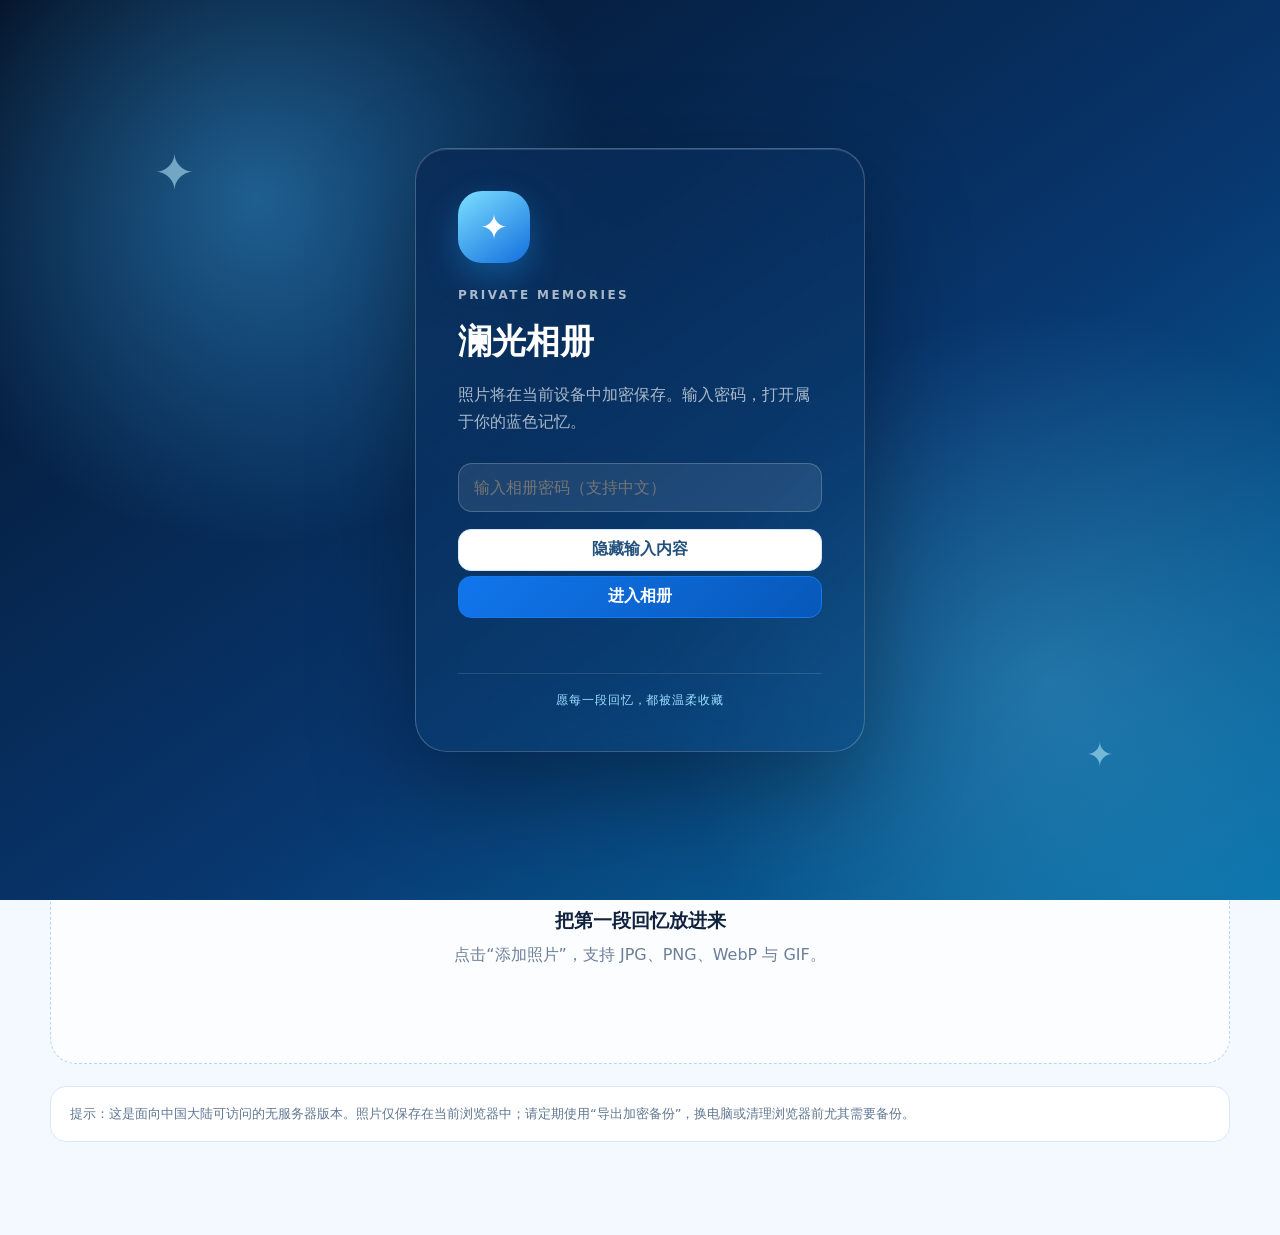
==== album/index.html @ 4f29a243 "重做蓝色诗意文案与俏皮鲸鱼动效" ====
<!doctype html>
<html lang="zh-CN">
<head>
  <meta charset="utf-8">
  <meta name="viewport" content="width=device-width,initial-scale=1">
  <meta name="theme-color" content="#07182f">
  <title>澜光相册 · 白星空间</title>
  <style>
    :root{--navy:#07182f;--blue:#1477ff;--cyan:#78dcff;--paper:#f4f9ff;--ink:#11223e;--muted:#6d7f98;--line:#d8e8f8;--white:#fff;--danger:#d94b66;--shadow:0 20px 55px rgba(12,61,118,.13)}*{box-sizing:border-box}body{margin:0;color:var(--ink);background:var(--paper);font-family:"Microsoft YaHei UI","PingFang SC",system-ui,sans-serif}button,input,select{font:inherit}button{cursor:pointer}.hidden{display:none!important}.topbar{position:sticky;top:0;z-index:20;display:flex;align-items:center;justify-content:space-between;gap:16px;padding:16px max(22px,calc((100% - 1180px)/2));border-bottom:1px solid rgba(216,232,248,.85);background:rgba(244,249,255,.88);backdrop-filter:blur(18px)}.brand{display:flex;align-items:center;gap:11px;color:var(--navy);font-weight:900}.brand i{display:grid;place-items:center;width:39px;height:39px;border-radius:13px;color:#fff;background:linear-gradient(145deg,#76dcff,#126ce0 70%,#093d86);font-style:normal}.top-actions,.album-tabs,.hero-actions{display:flex;flex-wrap:wrap;gap:9px}.btn{min-height:42px;padding:0 15px;border:1px solid var(--line);border-radius:13px;color:#24517d;background:#fff;font-weight:750}.btn:hover{border-color:#8fc9ff;transform:translateY(-1px)}.btn.primary{color:#fff;border-color:#1678e9;background:linear-gradient(135deg,#1176ed,#0758b9)}.btn.danger{color:var(--danger)}.shell{width:min(1180px,calc(100% - 34px));margin:auto}.hero{position:relative;overflow:hidden;margin-top:28px;padding:54px;border-radius:31px;color:#fff;background:radial-gradient(circle at 80% 18%,rgba(104,220,255,.33),transparent 28%),linear-gradient(135deg,#06152e,#0a3976 64%,#0877bc);box-shadow:var(--shadow)}.hero:after{content:"";position:absolute;right:-70px;bottom:-125px;width:330px;height:330px;border:42px solid rgba(255,255,255,.07);border-radius:50%}.eyebrow{margin:0 0 13px;color:#9be7ff;font-size:12px;font-weight:800;letter-spacing:.2em}.hero h1{margin:0;font-size:clamp(38px,6vw,68px);letter-spacing:-.055em}.hero p{max-width:590px;margin:18px 0 27px;color:rgba(255,255,255,.72);line-height:1.8}.hero-actions{position:relative;z-index:1}.hero .btn{border-color:rgba(255,255,255,.23);color:#fff;background:rgba(255,255,255,.09)}.hero .btn.primary{color:#0a457e;background:#fff}.section{padding:45px 0 80px}.section-head{display:flex;align-items:end;justify-content:space-between;gap:24px;margin-bottom:22px}.section-head h2{margin:0;font-size:32px}.section-head p{margin:7px 0 0;color:var(--muted)}.album-tabs{margin:18px 0}.tab{padding:9px 14px;border:1px solid var(--line);border-radius:999px;color:#4b6685;background:#fff}.tab.active{color:#fff;border-color:#1677ea;background:#1677ea}.empty{display:grid;place-items:center;min-height:330px;padding:38px;border:1px dashed #b9d7f3;border-radius:26px;text-align:center;background:rgba(255,255,255,.65)}.empty-icon{font-size:55px}.empty h3{margin:15px 0 7px}.empty p{margin:0;color:var(--muted);line-height:1.7}.grid{display:grid;grid-template-columns:repeat(4,minmax(0,1fr));gap:15px}.photo{position:relative;aspect-ratio:1;overflow:hidden;border-radius:20px;background:#dcecff;box-shadow:0 8px 24px rgba(23,78,137,.08)}.photo img{width:100%;height:100%;object-fit:cover;transition:.28s}.photo:hover img{transform:scale(1.035)}.photo-info{position:absolute;inset:auto 0 0;padding:34px 13px 12px;color:#fff;background:linear-gradient(transparent,rgba(2,20,48,.75));font-size:12px;opacity:0;transition:.2s}.photo:hover .photo-info{opacity:1}.photo-delete{position:absolute;top:9px;right:9px;width:34px;height:34px;border:0;border-radius:11px;color:#fff;background:rgba(4,25,57,.6);backdrop-filter:blur(8px);opacity:0}.photo:hover .photo-delete{opacity:1}.gate{position:fixed;inset:0;z-index:100;display:grid;place-items:center;padding:22px;background:radial-gradient(circle at 70% 20%,#176dba,#07182f 58%)}.gate-card{width:min(430px,100%);padding:38px;border:1px solid rgba(255,255,255,.15);border-radius:29px;color:#fff;background:rgba(6,30,67,.72);box-shadow:0 30px 80px rgba(0,0,0,.28);backdrop-filter:blur(20px)}.gate-star{display:grid;place-items:center;width:68px;height:68px;margin-bottom:22px;border-radius:22px;background:linear-gradient(145deg,#7ce0ff,#126ede);font-size:34px}.gate h1{margin:0 0 10px;font-size:34px}.gate p{color:rgba(255,255,255,.66);line-height:1.7}.field{width:100%;height:49px;margin:12px 0;padding:0 15px;border:1px solid rgba(255,255,255,.2);border-radius:14px;color:#fff;outline:0;background:rgba(255,255,255,.09)}.field:focus{border-color:#76d8ff}.gate .btn{width:100%;margin-top:5px}.message{min-height:20px;color:#ffb9c6;font-size:13px}.modal{position:fixed;inset:0;z-index:80;display:grid;place-items:center;padding:20px;background:rgba(3,18,40,.78);backdrop-filter:blur(10px)}.modal img{max-width:min(1100px,94vw);max-height:84vh;border-radius:18px;box-shadow:0 30px 90px rgba(0,0,0,.4)}.modal-close{position:fixed;top:22px;right:25px;width:45px;height:45px;border:1px solid rgba(255,255,255,.25);border-radius:15px;color:#fff;background:rgba(255,255,255,.1);font-size:24px}.toast{position:fixed;left:50%;bottom:25px;z-index:120;transform:translate(-50%,20px);padding:12px 17px;border-radius:12px;color:#fff;background:#082852;opacity:0;pointer-events:none;transition:.22s}.toast.show{transform:translate(-50%,0);opacity:1}.note{margin-top:22px;padding:16px 19px;border:1px solid #d9e9f8;border-radius:16px;color:#607792;background:#fff;font-size:13px;line-height:1.7}@media(max-width:900px){.grid{grid-template-columns:repeat(3,1fr)}}@media(max-width:650px){.topbar{align-items:flex-start}.top-actions .btn:not(.primary){display:none}.hero{padding:38px 25px}.section-head{align-items:start;flex-direction:column}.grid{grid-template-columns:repeat(2,1fr);gap:9px}.photo{border-radius:14px}.photo-delete{opacity:1}.gate-card{padding:29px}}
    .gate{overflow:hidden;background:radial-gradient(circle at 20% 22%,rgba(65,184,255,.42),transparent 28%),radial-gradient(circle at 82% 76%,rgba(114,220,255,.24),transparent 30%),linear-gradient(145deg,#041126,#08376f 58%,#0872aa)}.gate:before,.gate:after{content:"✦";position:absolute;color:rgba(190,241,255,.55);font-size:50px;animation:floatStar 4s ease-in-out infinite alternate}.gate:before{left:12%;top:16%}.gate:after{right:13%;bottom:14%;font-size:33px;animation-delay:-2s}.gate-card{position:relative;width:min(450px,100%);padding:42px;border-color:rgba(255,255,255,.22);border-radius:32px;background:linear-gradient(145deg,rgba(8,39,83,.82),rgba(11,74,129,.58));box-shadow:0 35px 100px rgba(0,0,0,.34),inset 0 1px 0 rgba(255,255,255,.14)}.gate-card:after{content:"愿每一段回忆，都被温柔收藏";display:block;margin-top:22px;padding-top:18px;border-top:1px solid rgba(255,255,255,.12);color:#9ddfff;text-align:center;font-size:12px;letter-spacing:.08em}.gate-star{width:72px;height:72px;border-radius:24px;box-shadow:0 13px 32px rgba(30,153,239,.34);animation:starBreathe 2.8s ease-in-out infinite}.cute-alert{position:fixed;left:50%;top:50%;z-index:140;width:min(360px,calc(100% - 38px));padding:27px 25px;border:1px solid #b8e5ff;border-radius:25px;color:#244f78;background:linear-gradient(145deg,#fff,#eaf7ff);box-shadow:0 28px 90px rgba(0,27,69,.38);text-align:center;opacity:0;pointer-events:none}.cute-alert.show{animation:cutePop 2.3s ease both}.cute-face{font-size:43px}.cute-alert strong{display:block;margin:8px 0 5px;color:#1768b4;font-size:20px}.cute-alert span{color:#7792aa;font-size:13px}@keyframes cutePop{0%{opacity:0;transform:translate(-50%,-50%) scale(.65) rotate(-5deg)}12%{opacity:1;transform:translate(-50%,-50%) scale(1.06) rotate(3deg)}20%,75%{opacity:1;transform:translate(-50%,-50%) scale(1)}82%{transform:translate(-52%,-50%) rotate(-2deg)}87%{transform:translate(-48%,-50%) rotate(2deg)}100%{opacity:0;transform:translate(-50%,-55%) scale(.92)}}@keyframes floatStar{to{transform:translateY(-18px) rotate(15deg);opacity:.9}}@keyframes starBreathe{50%{transform:translateY(-5px) scale(1.06);filter:brightness(1.15)}}
  </style>
<style id="poetic-hero-style">.poetic-hero{display:grid;grid-template-columns:1.05fr .95fr;align-items:center;min-height:500px;padding:68px 70px;background:radial-gradient(circle at 79% 22%,rgba(151,232,255,.22),transparent 23%),radial-gradient(circle at 88% 94%,rgba(28,166,225,.28),transparent 35%),linear-gradient(132deg,#06142d 0%,#0a3268 52%,#087bb1 100%)}.poetic-copy{position:relative;z-index:5}.poetic-hero .eyebrow{color:#a8eaff;letter-spacing:.27em}.poetic-hero h1{margin-top:18px;font-family:STSong,"华文宋体","Songti SC",serif;font-size:clamp(52px,6.2vw,78px);font-weight:600;line-height:1.13;letter-spacing:-.035em}.poetic-hero h1 em{color:#d8f6ff;font-style:normal;text-shadow:0 0 34px rgba(123,221,255,.25)}.poetic-line{margin:27px 0 0!important;color:rgba(235,248,255,.72)!important;font-family:STSong,"华文宋体",serif;font-size:17px!important;line-height:2!important}.poetic-line span{color:#9eddf5}.poetic-hero .hero-actions{margin-top:34px}.whale-scene{position:relative;z-index:3;min-height:370px}.sea-moon{position:absolute;left:52%;top:48%;width:300px;height:300px;transform:translate(-50%,-50%);border:1px solid rgba(190,238,255,.22);border-radius:50%;background:radial-gradient(circle,rgba(146,228,255,.18),rgba(43,145,220,.09) 48%,transparent 69%);animation:moonBreath 4.5s ease-in-out infinite}.whale{position:absolute;left:50%;top:48%;width:230px;height:145px;transform:translate(-50%,-50%);border:1px solid rgba(207,246,255,.45);border-radius:58% 55% 48% 52%;background:radial-gradient(circle at 36% 27%,#c9f7ff 0,#6dd7f5 24%,#2598df 55%,#0962b5 100%);box-shadow:0 25px 60px rgba(0,33,92,.32),inset -22px -25px 40px rgba(4,57,137,.18);animation:whaleFloat 4s ease-in-out infinite}.whale:after{content:"";position:absolute;left:16px;bottom:-15px;width:150px;height:37px;border-radius:50%;background:rgba(7,74,146,.38);filter:blur(14px)}.whale-eye{position:absolute;left:54px;top:51px;width:8px;height:10px;border-radius:50%;background:#07457f;animation:whaleBlink 4.6s infinite}.whale-cheek{position:absolute;left:34px;top:72px;width:23px;height:10px;border-radius:50%;background:rgba(255,185,211,.55)}.whale-smile{position:absolute;left:65px;top:67px;width:22px;height:13px;border-bottom:3px solid rgba(255,255,255,.9);border-radius:50%}.whale-fin{position:absolute;left:91px;bottom:-23px;width:77px;height:45px;border-radius:20% 75% 70% 70%;background:#1683cf;box-shadow:inset 0 1px 0 rgba(255,255,255,.25);animation:finWave 2.6s ease-in-out infinite}.whale-tail{position:absolute;right:-52px;width:74px;height:50px;background:linear-gradient(135deg,#46b9eb,#0874c7)}.tail-top{top:20px;border-radius:80% 20% 65% 25%;transform-origin:left bottom}.tail-bottom{bottom:17px;border-radius:25% 65% 20% 80%;transform-origin:left top}.whale-spray{position:absolute;left:96px;top:-55px;color:#bcefff;font-size:28px;letter-spacing:10px;animation:sprayUp 2.8s ease-out infinite}.whale-note{position:absolute;right:1%;bottom:3%;padding:12px 16px;border:1px solid rgba(213,247,255,.45);border-radius:16px 16px 5px 16px;color:#205b87;background:rgba(239,251,255,.91);box-shadow:0 15px 35px rgba(0,35,83,.17);font-size:13px;font-weight:700;animation:noteBob 3.8s ease-in-out infinite}.whale-note b{color:#1594dc}.bubble{position:absolute;border:1px solid rgba(200,245,255,.66);border-radius:50%;animation:bubbleRise 4.5s ease-in infinite}.b1{left:19%;bottom:14%;width:13px;height:13px}.b2{left:28%;bottom:2%;width:7px;height:7px;animation-delay:-1.8s}.b3{right:15%;bottom:28%;width:17px;height:17px;animation-delay:-2.7s}.b4{right:28%;bottom:4%;width:9px;height:9px;animation-delay:-.8s}.sea-lines{position:absolute;left:15%;right:7%;bottom:4%;display:grid;gap:9px;opacity:.35}.sea-lines span{height:1px;background:linear-gradient(90deg,transparent,#aeeaff,transparent);animation:waveGlow 3s ease-in-out infinite}.sea-lines span:nth-child(2){width:78%;margin-left:10%;animation-delay:-1s}.sea-lines span:nth-child(3){width:58%;margin-left:21%;animation-delay:-2s}.poetic-stars i{position:absolute;color:#bdeeff;font-style:normal;text-shadow:0 0 10px #73d9ff;animation:starTwinkle 3.2s ease-in-out infinite}.poetic-stars i:nth-child(1){left:47%;top:13%}.poetic-stars i:nth-child(2){left:66%;top:8%;animation-delay:-1s}.poetic-stars i:nth-child(3){right:6%;top:22%;animation-delay:-2.1s}.poetic-stars i:nth-child(4){left:41%;bottom:13%;animation-delay:-.6s}.poetic-stars i:nth-child(5){right:28%;bottom:8%;animation-delay:-1.7s}@keyframes whaleFloat{0%,100%{margin-top:0}50%{margin-top:-12px}}@keyframes moonBreath{0%,100%{opacity:.65;scale:.96}50%{opacity:1;scale:1.05}}@keyframes whaleBlink{0%,45%,52%,100%{transform:scaleY(1)}48%,50%{transform:scaleY(.12)}}@keyframes finWave{0%,100%{translate:0 0}50%{translate:0 5px}}@keyframes sprayUp{0%{opacity:0;transform:translateY(14px)}35%{opacity:1}100%{opacity:0;transform:translateY(-12px)}}@keyframes noteBob{0%,100%{translate:0 0}50%{translate:0 -7px}}@keyframes bubbleRise{0%{opacity:0;translate:0 25px}25%{opacity:.8}100%{opacity:0;translate:0 -70px}}@keyframes waveGlow{50%{opacity:.25;scale:.96 1}}@keyframes starTwinkle{0%,100%{opacity:.2;translate:0 0}50%{opacity:1;translate:0 -8px}}@media(max-width:800px){.poetic-hero{grid-template-columns:1fr;min-height:700px;padding:47px 28px}.poetic-hero h1{font-size:50px}.whale-scene{min-height:310px}.whale{width:190px;height:120px}.whale-tail{right:-43px;width:62px;height:42px}.whale-note{right:0}.poetic-line{font-size:15px!important}}</style></head>
<body>
  <div class="cute-alert" id="cuteAlert"><div class="cute-face">(˶˃ ᵕ ˂˶)</div><strong>不要偷窥人家的隐私哎</strong><span>密码不对哦，再认真想一想 ✦</span></div>
  <section class="gate" id="gate"><div class="gate-card"><div class="gate-star">✦</div><p class="eyebrow">PRIVATE MEMORIES</p><h1>澜光相册</h1><p>照片将在当前设备中加密保存。输入密码，打开属于你的蓝色记忆。</p><input class="field" id="password" type="text" placeholder="输入相册密码（支持中文）" autocomplete="off" inputmode="text"><button class="btn" id="togglePassword" type="button">隐藏输入内容</button><button class="btn primary" id="unlock">进入相册</button><p class="message" id="gateMessage"></p></div></section>
  <header class="topbar"><a class="brand" href="../"><i>星</i><span>澜光相册</span></a><div class="top-actions"><button class="btn" id="exportBtn">导出加密备份</button><button class="btn" id="importBtn">导入备份</button><button class="btn primary" id="addBtn">＋ 添加照片</button><button class="btn danger" id="lockBtn">锁定</button></div></header>
  <main class="shell"><section class="hero poetic-hero"><div class="poetic-copy"><p class="eyebrow">BLUE MEMORY GARDEN</p><h1>把日子，<br><em>收进蓝色里。</em></h1><p class="poetic-line">风会吹远许多事，照片替我们记得。<br><span>愿每一次回望，都有微光回应。</span></p><div class="hero-actions"><button class="btn primary" id="heroAdd">＋ 添加照片</button><button class="btn" id="newAlbum">新建相册</button></div></div><div class="whale-scene" aria-hidden="true"><div class="sea-moon"></div><div class="whale"><span class="whale-eye"></span><span class="whale-cheek"></span><span class="whale-smile"></span><span class="whale-fin"></span><span class="whale-tail tail-top"></span><span class="whale-tail tail-bottom"></span><span class="whale-spray">· ·</span></div><div class="whale-note">替你守好每一片微光 <b>✦</b></div><i class="bubble b1"></i><i class="bubble b2"></i><i class="bubble b3"></i><i class="bubble b4"></i><div class="sea-lines"><span></span><span></span><span></span></div></div><div class="poetic-stars" aria-hidden="true"><i>✦</i><i>·</i><i>✧</i><i>✦</i><i>·</i></div></section>
  <section class="section album-section"><p id="countText" hidden></p><select id="uploadAlbum" hidden></select><div class="album-tabs" id="tabs"></div><div class="empty" id="empty"><div><div class="empty-icon">☁</div><h3>把第一段回忆放进来</h3><p>点击“添加照片”，支持 JPG、PNG、WebP 与 GIF。</p></div></div><div class="grid hidden" id="grid"></div><p class="note">提示：这是面向中国大陆可访问的无服务器版本。照片仅保存在当前浏览器中；请定期使用“导出加密备份”，换电脑或清理浏览器前尤其需要备份。</p></section></main>
  <input id="fileInput" type="file" accept="image/jpeg,image/png,image/webp,image/gif" multiple hidden><input id="backupInput" type="file" accept="application/json,.json" hidden>
  <div class="modal hidden" id="modal"><button class="modal-close" id="modalClose">×</button><img id="preview" alt="照片预览"></div><div class="toast" id="toast"></div>
<script>
const DB_NAME='langlow-local-v1',STORE='photos',META='meta',SALT='langlow-baixing-2026';let db,key,active='all',albums=['生活','风景'];const $=s=>document.querySelector(s),te=new TextEncoder(),td=new TextDecoder();
function toast(t){const e=$('#toast');e.textContent=t;e.classList.add('show');setTimeout(()=>e.classList.remove('show'),1900)}
function openDB(){return new Promise((ok,no)=>{const r=indexedDB.open(DB_NAME,1);r.onupgradeneeded=()=>{const d=r.result;d.createObjectStore(STORE,{keyPath:'id'});d.createObjectStore(META)};r.onsuccess=()=>ok(r.result);r.onerror=()=>no(r.error)})}
function tx(store,mode='readonly'){return db.transaction(store,mode).objectStore(store)}
function req(r){return new Promise((ok,no)=>{r.onsuccess=()=>ok(r.result);r.onerror=()=>no(r.error)})}
async function derive(p){const base=await crypto.subtle.importKey('raw',te.encode(p),'PBKDF2',false,['deriveKey']);return crypto.subtle.deriveKey({name:'PBKDF2',salt:te.encode(SALT),iterations:180000,hash:'SHA-256'},base,{name:'AES-GCM',length:256},false,['encrypt','decrypt'])}
async function verifier(k){const iv=new Uint8Array(12);const c=await crypto.subtle.encrypt({name:'AES-GCM',iv},k,te.encode('澜光相册'));return btoa(String.fromCharCode(...new Uint8Array(c)))}
async function encrypt(buf){const iv=crypto.getRandomValues(new Uint8Array(12)),cipher=await crypto.subtle.encrypt({name:'AES-GCM',iv},key,buf);return{iv:[...iv],cipher:[...new Uint8Array(cipher)]}}
async function decrypt(o){return crypto.subtle.decrypt({name:'AES-GCM',iv:new Uint8Array(o.iv)},key,new Uint8Array(o.cipher))}
async function unlock(){try{db=await openDB();const p=$('#password').value;if(!p)return;const k=await derive(p),v=await verifier(k),expected='XGrdIJfjgg7SsV0S2KE2ogeCtRFwhNhOiIzDLg==';if(v!==expected)throw 0;tx(META,'readwrite').put(v,'verifier');key=k;albums=(await req(tx(META).get('albums')))||albums;$('#gate').classList.add('hidden');await render()}catch{const a=$('#cuteAlert');a.classList.remove('show');void a.offsetWidth;a.classList.add('show');$('#gateMessage').textContent='密码不对哦，再试一次～';$('#password').select()}}
async function allPhotos(){return (await req(tx(STORE).getAll())).sort((a,b)=>b.created-a.created)}
async function render(){const photos=await allPhotos(),shown=active==='all'?photos:photos.filter(p=>p.album===active);$('#tabs').innerHTML=['全部',...albums].map(n=>`<button class="tab ${active===(n==='全部'?'all':n)?'active':''}" data-album="${n==='全部'?'all':n}">${n}</button>`).join('');$('#uploadAlbum').innerHTML=albums.map(a=>`<option>${a}</option>`).join('');$('#countText').textContent=photos.length?`已经珍藏 ${photos.length} 个瞬间`:'从第一张照片开始';$('#empty').classList.toggle('hidden',shown.length>0);$('#grid').classList.toggle('hidden',!shown.length);$('#grid').innerHTML='';for(const p of shown){try{const buf=await decrypt(p.data),url=URL.createObjectURL(new Blob([buf],{type:p.type})),el=document.createElement('article');el.className='photo';el.innerHTML=`<img src="${url}" alt="${p.name}"><div class="photo-info">${p.album} · ${new Date(p.created).toLocaleDateString()}</div><button class="photo-delete" aria-label="删除照片">×</button>`;el.querySelector('img').onclick=()=>{$('#preview').src=url;$('#modal').classList.remove('hidden')};el.querySelector('button').onclick=async e=>{e.stopPropagation();if(confirm('确定删除这张照片吗？')){tx(STORE,'readwrite').delete(p.id);await render()}};$('#grid').append(el)}catch{}}
}
async function addFiles(files){for(const f of files){if(!f.type.startsWith('image/'))continue;const data=await encrypt(await f.arrayBuffer());tx(STORE,'readwrite').put({id:crypto.randomUUID(),name:f.name,type:f.type,album:$('#uploadAlbum').value||albums[0],created:Date.now(),data})}await render();toast('照片已加密保存')}
async function exportBackup(){const photos=await allPhotos(),payload={version:1,albums,photos,verifier:await req(tx(META).get('verifier'))};const a=document.createElement('a');a.href=URL.createObjectURL(new Blob([JSON.stringify(payload)],{type:'application/json'}));a.download=`澜光相册备份-${new Date().toISOString().slice(0,10)}.json`;a.click();toast('加密备份已导出')}
async function importBackup(f){try{const o=JSON.parse(await f.text());if(!Array.isArray(o.photos))throw 0;for(const p of o.photos)tx(STORE,'readwrite').put(p);albums=o.albums||albums;tx(META,'readwrite').put(albums,'albums');await render();toast('备份导入完成')}catch{toast('备份文件无效')}}
$('#unlock').onclick=unlock;$('#password').onkeydown=e=>{if(e.key==='Enter')unlock()};$('#togglePassword').onclick=()=>{const p=$('#password'),hidden=p.type==='password';p.type=hidden?'text':'password';$('#togglePassword').textContent=hidden?'隐藏输入内容':'显示输入内容';p.focus()};$('#addBtn').onclick=$('#heroAdd').onclick=()=>$('#fileInput').click();$('#fileInput').onchange=e=>addFiles(e.target.files);$('#tabs').onclick=e=>{const b=e.target.closest('[data-album]');if(b){active=b.dataset.album;render()}};$('#newAlbum').onclick=async()=>{const n=prompt('请输入新相册名称')?.trim();if(n&&!albums.includes(n)){albums.push(n);tx(META,'readwrite').put(albums,'albums');await render()}};$('#exportBtn').onclick=exportBackup;$('#importBtn').onclick=()=>$('#backupInput').click();$('#backupInput').onchange=e=>importBackup(e.target.files[0]);$('#lockBtn').onclick=()=>location.reload();$('#modalClose').onclick=()=>$('#modal').classList.add('hidden');$('#modal').onclick=e=>{if(e.target.id==='modal')$('#modal').classList.add('hidden')};
</script></body></html>
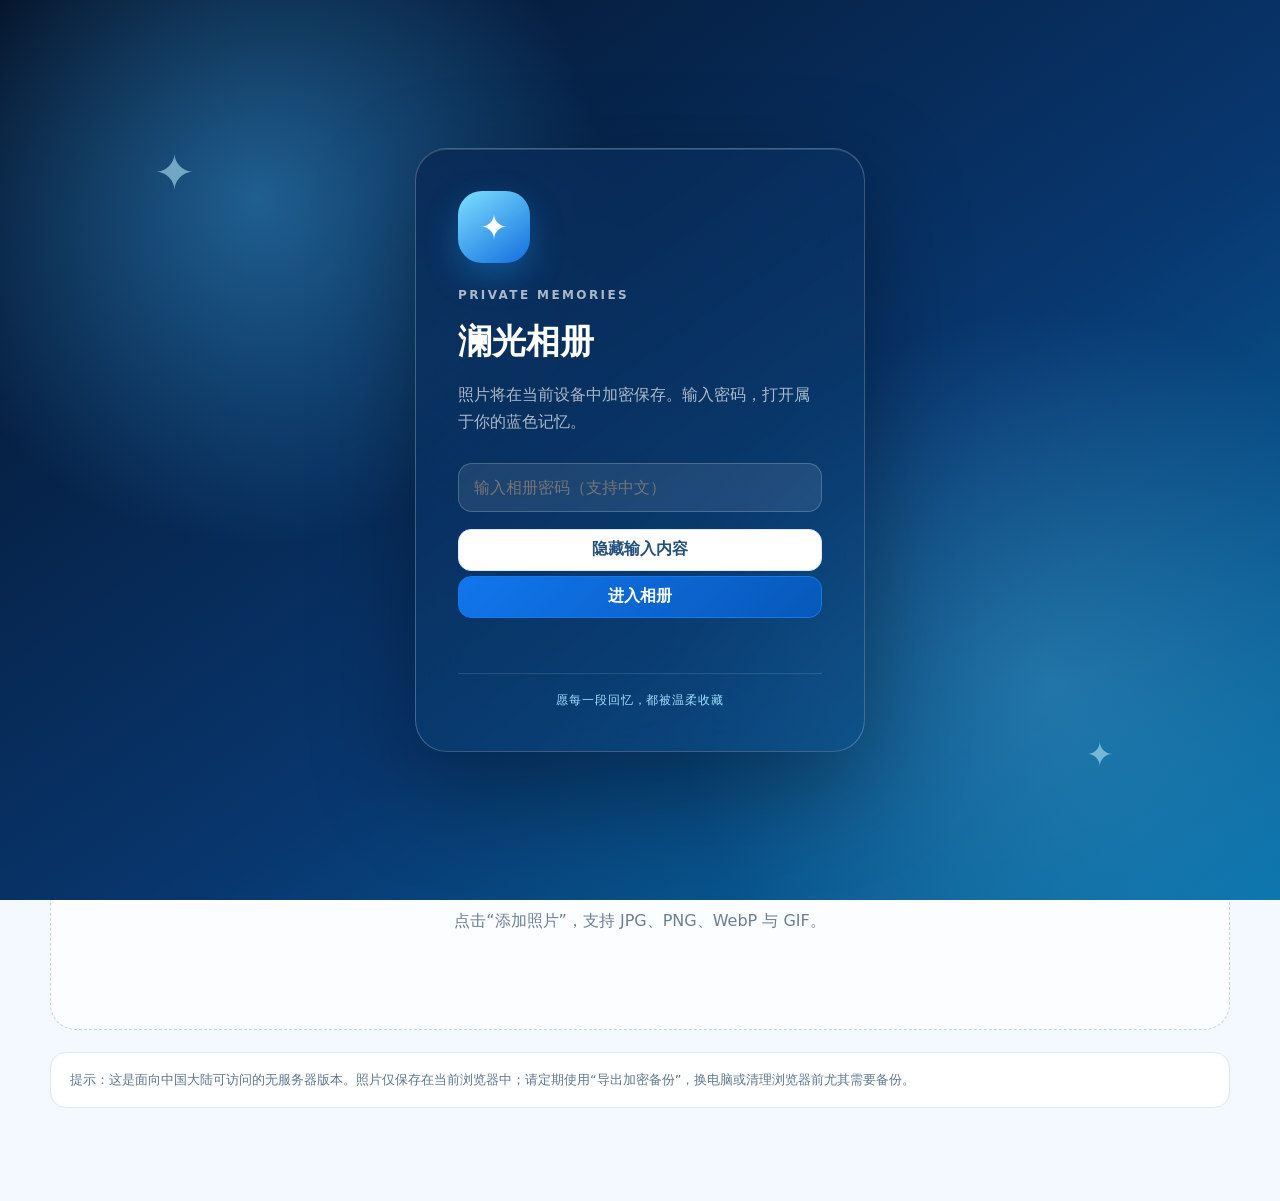
==== commit 0ca8b888: "更新相册首页祝福文字" ====
--- a/album/index.html
+++ b/album/index.html
@@ -14,7 +14,7 @@
   <div class="cute-alert" id="cuteAlert"><div class="cute-face">(˶˃ ᵕ ˂˶)</div><strong>不要偷窥人家的隐私哎</strong><span>密码不对哦，再认真想一想 ✦</span></div>
   <section class="gate" id="gate"><div class="gate-card"><div class="gate-star">✦</div><p class="eyebrow">PRIVATE MEMORIES</p><h1>澜光相册</h1><p>照片将在当前设备中加密保存。输入密码，打开属于你的蓝色记忆。</p><input class="field" id="password" type="text" placeholder="输入相册密码（支持中文）" autocomplete="off" inputmode="text"><button class="btn" id="togglePassword" type="button">隐藏输入内容</button><button class="btn primary" id="unlock">进入相册</button><p class="message" id="gateMessage"></p></div></section>
   <header class="topbar"><a class="brand" href="../"><i>星</i><span>澜光相册</span></a><div class="top-actions"><button class="btn" id="exportBtn">导出加密备份</button><button class="btn" id="importBtn">导入备份</button><button class="btn primary" id="addBtn">＋ 添加照片</button><button class="btn danger" id="lockBtn">锁定</button></div></header>
-  <main class="shell"><section class="hero poetic-hero"><div class="poetic-copy"><p class="eyebrow">BLUE MEMORY GARDEN</p><h1>把日子，<br><em>收进蓝色里。</em></h1><p class="poetic-line">风会吹远许多事，照片替我们记得。<br><span>愿每一次回望，都有微光回应。</span></p><div class="hero-actions"><button class="btn primary" id="heroAdd">＋ 添加照片</button><button class="btn" id="newAlbum">新建相册</button></div></div><div class="whale-scene" aria-hidden="true"><div class="sea-moon"></div><div class="whale"><span class="whale-eye"></span><span class="whale-cheek"></span><span class="whale-smile"></span><span class="whale-fin"></span><span class="whale-tail tail-top"></span><span class="whale-tail tail-bottom"></span><span class="whale-spray">· ·</span></div><div class="whale-note">替你守好每一片微光 <b>✦</b></div><i class="bubble b1"></i><i class="bubble b2"></i><i class="bubble b3"></i><i class="bubble b4"></i><div class="sea-lines"><span></span><span></span><span></span></div></div><div class="poetic-stars" aria-hidden="true"><i>✦</i><i>·</i><i>✧</i><i>✦</i><i>·</i></div></section>
+  <main class="shell"><section class="hero poetic-hero"><div class="poetic-copy"><p class="eyebrow">BLUE MEMORY GARDEN</p><h1>天很蓝<br><em>风很轻 云很淡</em></h1><p class="poetic-line">没烦恼 <span>很幸福✧*｡(ˊᗜˋ*)✧*</span></p><div class="hero-actions"><button class="btn primary" id="heroAdd">＋ 添加照片</button><button class="btn" id="newAlbum">新建相册</button></div></div><div class="whale-scene" aria-hidden="true"><div class="sea-moon"></div><div class="whale"><span class="whale-eye"></span><span class="whale-cheek"></span><span class="whale-smile"></span><span class="whale-fin"></span><span class="whale-tail tail-top"></span><span class="whale-tail tail-bottom"></span><span class="whale-spray">· ·</span></div><div class="whale-note">替你守好每一片微光 <b>✦</b></div><i class="bubble b1"></i><i class="bubble b2"></i><i class="bubble b3"></i><i class="bubble b4"></i><div class="sea-lines"><span></span><span></span><span></span></div></div><div class="poetic-stars" aria-hidden="true"><i>✦</i><i>·</i><i>✧</i><i>✦</i><i>·</i></div></section>
   <section class="section album-section"><p id="countText" hidden></p><select id="uploadAlbum" hidden></select><div class="album-tabs" id="tabs"></div><div class="empty" id="empty"><div><div class="empty-icon">☁</div><h3>把第一段回忆放进来</h3><p>点击“添加照片”，支持 JPG、PNG、WebP 与 GIF。</p></div></div><div class="grid hidden" id="grid"></div><p class="note">提示：这是面向中国大陆可访问的无服务器版本。照片仅保存在当前浏览器中；请定期使用“导出加密备份”，换电脑或清理浏览器前尤其需要备份。</p></section></main>
   <input id="fileInput" type="file" accept="image/jpeg,image/png,image/webp,image/gif" multiple hidden><input id="backupInput" type="file" accept="application/json,.json" hidden>
   <div class="modal hidden" id="modal"><button class="modal-close" id="modalClose">×</button><img id="preview" alt="照片预览"></div><div class="toast" id="toast"></div>
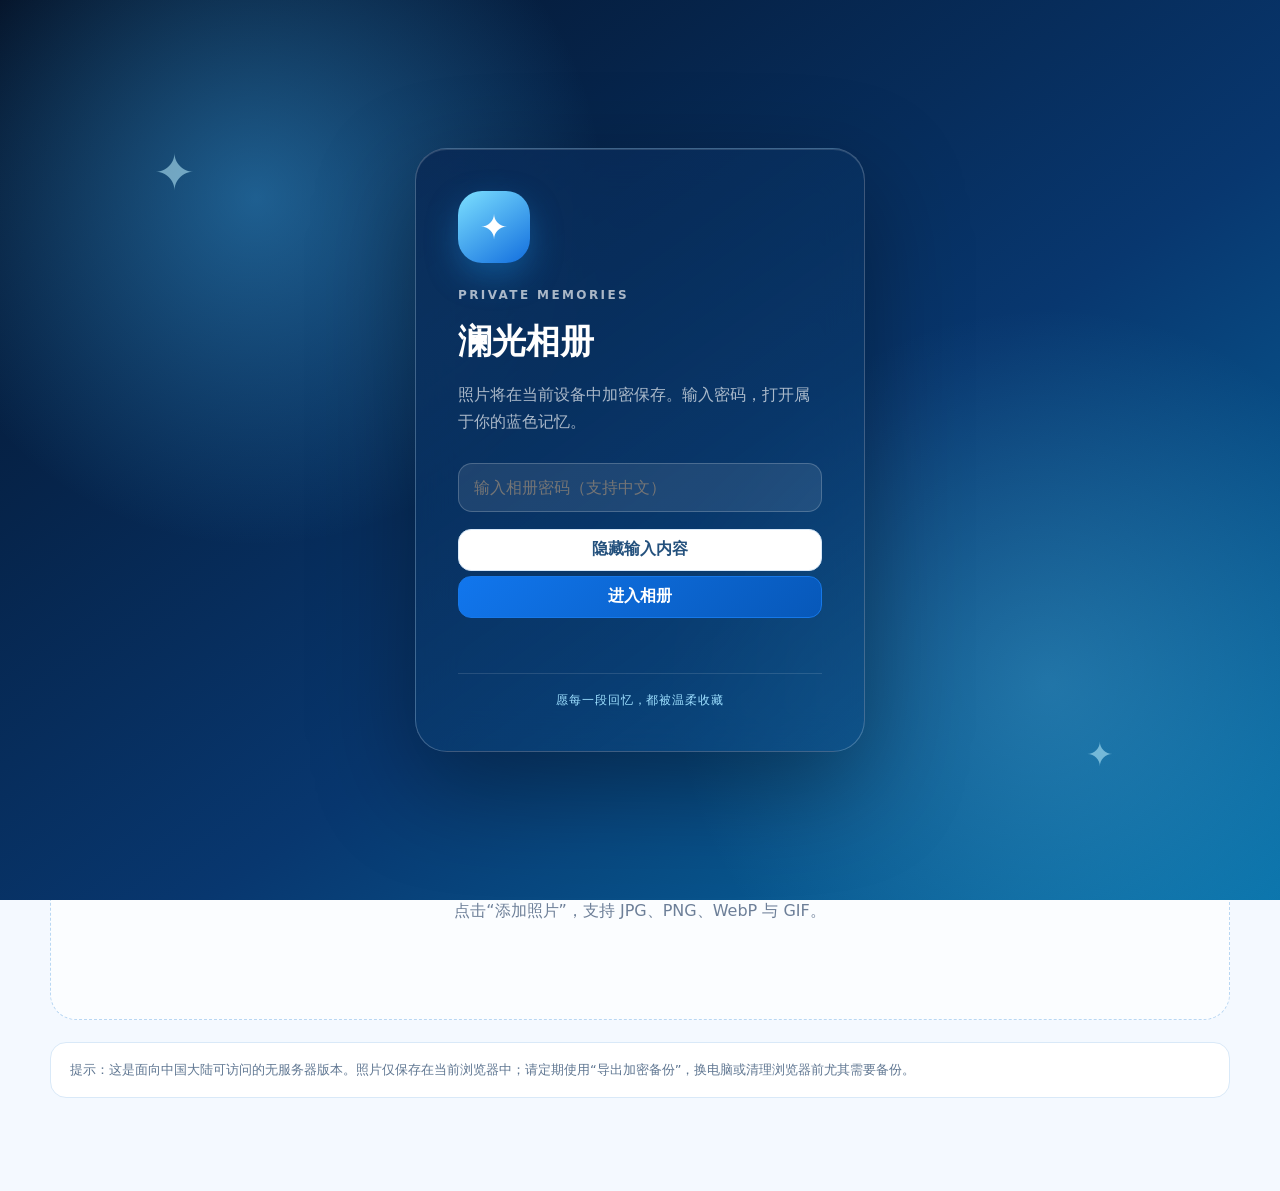
==== commit f1bd71eb: "纠正相册标题文案与左侧居中布局" ====
--- a/album/index.html
+++ b/album/index.html
@@ -9,12 +9,12 @@
     :root{--navy:#07182f;--blue:#1477ff;--cyan:#78dcff;--paper:#f4f9ff;--ink:#11223e;--muted:#6d7f98;--line:#d8e8f8;--white:#fff;--danger:#d94b66;--shadow:0 20px 55px rgba(12,61,118,.13)}*{box-sizing:border-box}body{margin:0;color:var(--ink);background:var(--paper);font-family:"Microsoft YaHei UI","PingFang SC",system-ui,sans-serif}button,input,select{font:inherit}button{cursor:pointer}.hidden{display:none!important}.topbar{position:sticky;top:0;z-index:20;display:flex;align-items:center;justify-content:space-between;gap:16px;padding:16px max(22px,calc((100% - 1180px)/2));border-bottom:1px solid rgba(216,232,248,.85);background:rgba(244,249,255,.88);backdrop-filter:blur(18px)}.brand{display:flex;align-items:center;gap:11px;color:var(--navy);font-weight:900}.brand i{display:grid;place-items:center;width:39px;height:39px;border-radius:13px;color:#fff;background:linear-gradient(145deg,#76dcff,#126ce0 70%,#093d86);font-style:normal}.top-actions,.album-tabs,.hero-actions{display:flex;flex-wrap:wrap;gap:9px}.btn{min-height:42px;padding:0 15px;border:1px solid var(--line);border-radius:13px;color:#24517d;background:#fff;font-weight:750}.btn:hover{border-color:#8fc9ff;transform:translateY(-1px)}.btn.primary{color:#fff;border-color:#1678e9;background:linear-gradient(135deg,#1176ed,#0758b9)}.btn.danger{color:var(--danger)}.shell{width:min(1180px,calc(100% - 34px));margin:auto}.hero{position:relative;overflow:hidden;margin-top:28px;padding:54px;border-radius:31px;color:#fff;background:radial-gradient(circle at 80% 18%,rgba(104,220,255,.33),transparent 28%),linear-gradient(135deg,#06152e,#0a3976 64%,#0877bc);box-shadow:var(--shadow)}.hero:after{content:"";position:absolute;right:-70px;bottom:-125px;width:330px;height:330px;border:42px solid rgba(255,255,255,.07);border-radius:50%}.eyebrow{margin:0 0 13px;color:#9be7ff;font-size:12px;font-weight:800;letter-spacing:.2em}.hero h1{margin:0;font-size:clamp(38px,6vw,68px);letter-spacing:-.055em}.hero p{max-width:590px;margin:18px 0 27px;color:rgba(255,255,255,.72);line-height:1.8}.hero-actions{position:relative;z-index:1}.hero .btn{border-color:rgba(255,255,255,.23);color:#fff;background:rgba(255,255,255,.09)}.hero .btn.primary{color:#0a457e;background:#fff}.section{padding:45px 0 80px}.section-head{display:flex;align-items:end;justify-content:space-between;gap:24px;margin-bottom:22px}.section-head h2{margin:0;font-size:32px}.section-head p{margin:7px 0 0;color:var(--muted)}.album-tabs{margin:18px 0}.tab{padding:9px 14px;border:1px solid var(--line);border-radius:999px;color:#4b6685;background:#fff}.tab.active{color:#fff;border-color:#1677ea;background:#1677ea}.empty{display:grid;place-items:center;min-height:330px;padding:38px;border:1px dashed #b9d7f3;border-radius:26px;text-align:center;background:rgba(255,255,255,.65)}.empty-icon{font-size:55px}.empty h3{margin:15px 0 7px}.empty p{margin:0;color:var(--muted);line-height:1.7}.grid{display:grid;grid-template-columns:repeat(4,minmax(0,1fr));gap:15px}.photo{position:relative;aspect-ratio:1;overflow:hidden;border-radius:20px;background:#dcecff;box-shadow:0 8px 24px rgba(23,78,137,.08)}.photo img{width:100%;height:100%;object-fit:cover;transition:.28s}.photo:hover img{transform:scale(1.035)}.photo-info{position:absolute;inset:auto 0 0;padding:34px 13px 12px;color:#fff;background:linear-gradient(transparent,rgba(2,20,48,.75));font-size:12px;opacity:0;transition:.2s}.photo:hover .photo-info{opacity:1}.photo-delete{position:absolute;top:9px;right:9px;width:34px;height:34px;border:0;border-radius:11px;color:#fff;background:rgba(4,25,57,.6);backdrop-filter:blur(8px);opacity:0}.photo:hover .photo-delete{opacity:1}.gate{position:fixed;inset:0;z-index:100;display:grid;place-items:center;padding:22px;background:radial-gradient(circle at 70% 20%,#176dba,#07182f 58%)}.gate-card{width:min(430px,100%);padding:38px;border:1px solid rgba(255,255,255,.15);border-radius:29px;color:#fff;background:rgba(6,30,67,.72);box-shadow:0 30px 80px rgba(0,0,0,.28);backdrop-filter:blur(20px)}.gate-star{display:grid;place-items:center;width:68px;height:68px;margin-bottom:22px;border-radius:22px;background:linear-gradient(145deg,#7ce0ff,#126ede);font-size:34px}.gate h1{margin:0 0 10px;font-size:34px}.gate p{color:rgba(255,255,255,.66);line-height:1.7}.field{width:100%;height:49px;margin:12px 0;padding:0 15px;border:1px solid rgba(255,255,255,.2);border-radius:14px;color:#fff;outline:0;background:rgba(255,255,255,.09)}.field:focus{border-color:#76d8ff}.gate .btn{width:100%;margin-top:5px}.message{min-height:20px;color:#ffb9c6;font-size:13px}.modal{position:fixed;inset:0;z-index:80;display:grid;place-items:center;padding:20px;background:rgba(3,18,40,.78);backdrop-filter:blur(10px)}.modal img{max-width:min(1100px,94vw);max-height:84vh;border-radius:18px;box-shadow:0 30px 90px rgba(0,0,0,.4)}.modal-close{position:fixed;top:22px;right:25px;width:45px;height:45px;border:1px solid rgba(255,255,255,.25);border-radius:15px;color:#fff;background:rgba(255,255,255,.1);font-size:24px}.toast{position:fixed;left:50%;bottom:25px;z-index:120;transform:translate(-50%,20px);padding:12px 17px;border-radius:12px;color:#fff;background:#082852;opacity:0;pointer-events:none;transition:.22s}.toast.show{transform:translate(-50%,0);opacity:1}.note{margin-top:22px;padding:16px 19px;border:1px solid #d9e9f8;border-radius:16px;color:#607792;background:#fff;font-size:13px;line-height:1.7}@media(max-width:900px){.grid{grid-template-columns:repeat(3,1fr)}}@media(max-width:650px){.topbar{align-items:flex-start}.top-actions .btn:not(.primary){display:none}.hero{padding:38px 25px}.section-head{align-items:start;flex-direction:column}.grid{grid-template-columns:repeat(2,1fr);gap:9px}.photo{border-radius:14px}.photo-delete{opacity:1}.gate-card{padding:29px}}
     .gate{overflow:hidden;background:radial-gradient(circle at 20% 22%,rgba(65,184,255,.42),transparent 28%),radial-gradient(circle at 82% 76%,rgba(114,220,255,.24),transparent 30%),linear-gradient(145deg,#041126,#08376f 58%,#0872aa)}.gate:before,.gate:after{content:"✦";position:absolute;color:rgba(190,241,255,.55);font-size:50px;animation:floatStar 4s ease-in-out infinite alternate}.gate:before{left:12%;top:16%}.gate:after{right:13%;bottom:14%;font-size:33px;animation-delay:-2s}.gate-card{position:relative;width:min(450px,100%);padding:42px;border-color:rgba(255,255,255,.22);border-radius:32px;background:linear-gradient(145deg,rgba(8,39,83,.82),rgba(11,74,129,.58));box-shadow:0 35px 100px rgba(0,0,0,.34),inset 0 1px 0 rgba(255,255,255,.14)}.gate-card:after{content:"愿每一段回忆，都被温柔收藏";display:block;margin-top:22px;padding-top:18px;border-top:1px solid rgba(255,255,255,.12);color:#9ddfff;text-align:center;font-size:12px;letter-spacing:.08em}.gate-star{width:72px;height:72px;border-radius:24px;box-shadow:0 13px 32px rgba(30,153,239,.34);animation:starBreathe 2.8s ease-in-out infinite}.cute-alert{position:fixed;left:50%;top:50%;z-index:140;width:min(360px,calc(100% - 38px));padding:27px 25px;border:1px solid #b8e5ff;border-radius:25px;color:#244f78;background:linear-gradient(145deg,#fff,#eaf7ff);box-shadow:0 28px 90px rgba(0,27,69,.38);text-align:center;opacity:0;pointer-events:none}.cute-alert.show{animation:cutePop 2.3s ease both}.cute-face{font-size:43px}.cute-alert strong{display:block;margin:8px 0 5px;color:#1768b4;font-size:20px}.cute-alert span{color:#7792aa;font-size:13px}@keyframes cutePop{0%{opacity:0;transform:translate(-50%,-50%) scale(.65) rotate(-5deg)}12%{opacity:1;transform:translate(-50%,-50%) scale(1.06) rotate(3deg)}20%,75%{opacity:1;transform:translate(-50%,-50%) scale(1)}82%{transform:translate(-52%,-50%) rotate(-2deg)}87%{transform:translate(-48%,-50%) rotate(2deg)}100%{opacity:0;transform:translate(-50%,-55%) scale(.92)}}@keyframes floatStar{to{transform:translateY(-18px) rotate(15deg);opacity:.9}}@keyframes starBreathe{50%{transform:translateY(-5px) scale(1.06);filter:brightness(1.15)}}
   </style>
-<style id="poetic-hero-style">.poetic-hero{display:grid;grid-template-columns:1.05fr .95fr;align-items:center;min-height:500px;padding:68px 70px;background:radial-gradient(circle at 79% 22%,rgba(151,232,255,.22),transparent 23%),radial-gradient(circle at 88% 94%,rgba(28,166,225,.28),transparent 35%),linear-gradient(132deg,#06142d 0%,#0a3268 52%,#087bb1 100%)}.poetic-copy{position:relative;z-index:5}.poetic-hero .eyebrow{color:#a8eaff;letter-spacing:.27em}.poetic-hero h1{margin-top:18px;font-family:STSong,"华文宋体","Songti SC",serif;font-size:clamp(52px,6.2vw,78px);font-weight:600;line-height:1.13;letter-spacing:-.035em}.poetic-hero h1 em{color:#d8f6ff;font-style:normal;text-shadow:0 0 34px rgba(123,221,255,.25)}.poetic-line{margin:27px 0 0!important;color:rgba(235,248,255,.72)!important;font-family:STSong,"华文宋体",serif;font-size:17px!important;line-height:2!important}.poetic-line span{color:#9eddf5}.poetic-hero .hero-actions{margin-top:34px}.whale-scene{position:relative;z-index:3;min-height:370px}.sea-moon{position:absolute;left:52%;top:48%;width:300px;height:300px;transform:translate(-50%,-50%);border:1px solid rgba(190,238,255,.22);border-radius:50%;background:radial-gradient(circle,rgba(146,228,255,.18),rgba(43,145,220,.09) 48%,transparent 69%);animation:moonBreath 4.5s ease-in-out infinite}.whale{position:absolute;left:50%;top:48%;width:230px;height:145px;transform:translate(-50%,-50%);border:1px solid rgba(207,246,255,.45);border-radius:58% 55% 48% 52%;background:radial-gradient(circle at 36% 27%,#c9f7ff 0,#6dd7f5 24%,#2598df 55%,#0962b5 100%);box-shadow:0 25px 60px rgba(0,33,92,.32),inset -22px -25px 40px rgba(4,57,137,.18);animation:whaleFloat 4s ease-in-out infinite}.whale:after{content:"";position:absolute;left:16px;bottom:-15px;width:150px;height:37px;border-radius:50%;background:rgba(7,74,146,.38);filter:blur(14px)}.whale-eye{position:absolute;left:54px;top:51px;width:8px;height:10px;border-radius:50%;background:#07457f;animation:whaleBlink 4.6s infinite}.whale-cheek{position:absolute;left:34px;top:72px;width:23px;height:10px;border-radius:50%;background:rgba(255,185,211,.55)}.whale-smile{position:absolute;left:65px;top:67px;width:22px;height:13px;border-bottom:3px solid rgba(255,255,255,.9);border-radius:50%}.whale-fin{position:absolute;left:91px;bottom:-23px;width:77px;height:45px;border-radius:20% 75% 70% 70%;background:#1683cf;box-shadow:inset 0 1px 0 rgba(255,255,255,.25);animation:finWave 2.6s ease-in-out infinite}.whale-tail{position:absolute;right:-52px;width:74px;height:50px;background:linear-gradient(135deg,#46b9eb,#0874c7)}.tail-top{top:20px;border-radius:80% 20% 65% 25%;transform-origin:left bottom}.tail-bottom{bottom:17px;border-radius:25% 65% 20% 80%;transform-origin:left top}.whale-spray{position:absolute;left:96px;top:-55px;color:#bcefff;font-size:28px;letter-spacing:10px;animation:sprayUp 2.8s ease-out infinite}.whale-note{position:absolute;right:1%;bottom:3%;padding:12px 16px;border:1px solid rgba(213,247,255,.45);border-radius:16px 16px 5px 16px;color:#205b87;background:rgba(239,251,255,.91);box-shadow:0 15px 35px rgba(0,35,83,.17);font-size:13px;font-weight:700;animation:noteBob 3.8s ease-in-out infinite}.whale-note b{color:#1594dc}.bubble{position:absolute;border:1px solid rgba(200,245,255,.66);border-radius:50%;animation:bubbleRise 4.5s ease-in infinite}.b1{left:19%;bottom:14%;width:13px;height:13px}.b2{left:28%;bottom:2%;width:7px;height:7px;animation-delay:-1.8s}.b3{right:15%;bottom:28%;width:17px;height:17px;animation-delay:-2.7s}.b4{right:28%;bottom:4%;width:9px;height:9px;animation-delay:-.8s}.sea-lines{position:absolute;left:15%;right:7%;bottom:4%;display:grid;gap:9px;opacity:.35}.sea-lines span{height:1px;background:linear-gradient(90deg,transparent,#aeeaff,transparent);animation:waveGlow 3s ease-in-out infinite}.sea-lines span:nth-child(2){width:78%;margin-left:10%;animation-delay:-1s}.sea-lines span:nth-child(3){width:58%;margin-left:21%;animation-delay:-2s}.poetic-stars i{position:absolute;color:#bdeeff;font-style:normal;text-shadow:0 0 10px #73d9ff;animation:starTwinkle 3.2s ease-in-out infinite}.poetic-stars i:nth-child(1){left:47%;top:13%}.poetic-stars i:nth-child(2){left:66%;top:8%;animation-delay:-1s}.poetic-stars i:nth-child(3){right:6%;top:22%;animation-delay:-2.1s}.poetic-stars i:nth-child(4){left:41%;bottom:13%;animation-delay:-.6s}.poetic-stars i:nth-child(5){right:28%;bottom:8%;animation-delay:-1.7s}@keyframes whaleFloat{0%,100%{margin-top:0}50%{margin-top:-12px}}@keyframes moonBreath{0%,100%{opacity:.65;scale:.96}50%{opacity:1;scale:1.05}}@keyframes whaleBlink{0%,45%,52%,100%{transform:scaleY(1)}48%,50%{transform:scaleY(.12)}}@keyframes finWave{0%,100%{translate:0 0}50%{translate:0 5px}}@keyframes sprayUp{0%{opacity:0;transform:translateY(14px)}35%{opacity:1}100%{opacity:0;transform:translateY(-12px)}}@keyframes noteBob{0%,100%{translate:0 0}50%{translate:0 -7px}}@keyframes bubbleRise{0%{opacity:0;translate:0 25px}25%{opacity:.8}100%{opacity:0;translate:0 -70px}}@keyframes waveGlow{50%{opacity:.25;scale:.96 1}}@keyframes starTwinkle{0%,100%{opacity:.2;translate:0 0}50%{opacity:1;translate:0 -8px}}@media(max-width:800px){.poetic-hero{grid-template-columns:1fr;min-height:700px;padding:47px 28px}.poetic-hero h1{font-size:50px}.whale-scene{min-height:310px}.whale{width:190px;height:120px}.whale-tail{right:-43px;width:62px;height:42px}.whale-note{right:0}.poetic-line{font-size:15px!important}}</style></head>
+<style id="poetic-hero-style">.poetic-hero{display:grid;grid-template-columns:1.05fr .95fr;align-items:center;min-height:500px;padding:68px 70px;background:radial-gradient(circle at 79% 22%,rgba(151,232,255,.22),transparent 23%),radial-gradient(circle at 88% 94%,rgba(28,166,225,.28),transparent 35%),linear-gradient(132deg,#06142d 0%,#0a3268 52%,#087bb1 100%)}.poetic-copy{position:relative;z-index:5}.poetic-hero .eyebrow{color:#a8eaff;letter-spacing:.27em}.poetic-hero h1{margin-top:18px;font-family:STSong,"华文宋体","Songti SC",serif;font-size:clamp(52px,6.2vw,78px);font-weight:600;line-height:1.13;letter-spacing:-.035em}.poetic-hero h1 em{color:#d8f6ff;font-style:normal;text-shadow:0 0 34px rgba(123,221,255,.25)}.poetic-line{margin:27px 0 0!important;color:rgba(235,248,255,.72)!important;font-family:STSong,"华文宋体",serif;font-size:17px!important;line-height:2!important}.poetic-line span{color:#9eddf5}.poetic-hero .hero-actions{margin-top:34px}.whale-scene{position:relative;z-index:3;min-height:370px}.sea-moon{position:absolute;left:52%;top:48%;width:300px;height:300px;transform:translate(-50%,-50%);border:1px solid rgba(190,238,255,.22);border-radius:50%;background:radial-gradient(circle,rgba(146,228,255,.18),rgba(43,145,220,.09) 48%,transparent 69%);animation:moonBreath 4.5s ease-in-out infinite}.whale{position:absolute;left:50%;top:48%;width:230px;height:145px;transform:translate(-50%,-50%);border:1px solid rgba(207,246,255,.45);border-radius:58% 55% 48% 52%;background:radial-gradient(circle at 36% 27%,#c9f7ff 0,#6dd7f5 24%,#2598df 55%,#0962b5 100%);box-shadow:0 25px 60px rgba(0,33,92,.32),inset -22px -25px 40px rgba(4,57,137,.18);animation:whaleFloat 4s ease-in-out infinite}.whale:after{content:"";position:absolute;left:16px;bottom:-15px;width:150px;height:37px;border-radius:50%;background:rgba(7,74,146,.38);filter:blur(14px)}.whale-eye{position:absolute;left:54px;top:51px;width:8px;height:10px;border-radius:50%;background:#07457f;animation:whaleBlink 4.6s infinite}.whale-cheek{position:absolute;left:34px;top:72px;width:23px;height:10px;border-radius:50%;background:rgba(255,185,211,.55)}.whale-smile{position:absolute;left:65px;top:67px;width:22px;height:13px;border-bottom:3px solid rgba(255,255,255,.9);border-radius:50%}.whale-fin{position:absolute;left:91px;bottom:-23px;width:77px;height:45px;border-radius:20% 75% 70% 70%;background:#1683cf;box-shadow:inset 0 1px 0 rgba(255,255,255,.25);animation:finWave 2.6s ease-in-out infinite}.whale-tail{position:absolute;right:-52px;width:74px;height:50px;background:linear-gradient(135deg,#46b9eb,#0874c7)}.tail-top{top:20px;border-radius:80% 20% 65% 25%;transform-origin:left bottom}.tail-bottom{bottom:17px;border-radius:25% 65% 20% 80%;transform-origin:left top}.whale-spray{position:absolute;left:96px;top:-55px;color:#bcefff;font-size:28px;letter-spacing:10px;animation:sprayUp 2.8s ease-out infinite}.whale-note{position:absolute;right:1%;bottom:3%;padding:12px 16px;border:1px solid rgba(213,247,255,.45);border-radius:16px 16px 5px 16px;color:#205b87;background:rgba(239,251,255,.91);box-shadow:0 15px 35px rgba(0,35,83,.17);font-size:13px;font-weight:700;animation:noteBob 3.8s ease-in-out infinite}.whale-note b{color:#1594dc}.bubble{position:absolute;border:1px solid rgba(200,245,255,.66);border-radius:50%;animation:bubbleRise 4.5s ease-in infinite}.b1{left:19%;bottom:14%;width:13px;height:13px}.b2{left:28%;bottom:2%;width:7px;height:7px;animation-delay:-1.8s}.b3{right:15%;bottom:28%;width:17px;height:17px;animation-delay:-2.7s}.b4{right:28%;bottom:4%;width:9px;height:9px;animation-delay:-.8s}.sea-lines{position:absolute;left:15%;right:7%;bottom:4%;display:grid;gap:9px;opacity:.35}.sea-lines span{height:1px;background:linear-gradient(90deg,transparent,#aeeaff,transparent);animation:waveGlow 3s ease-in-out infinite}.sea-lines span:nth-child(2){width:78%;margin-left:10%;animation-delay:-1s}.sea-lines span:nth-child(3){width:58%;margin-left:21%;animation-delay:-2s}.poetic-stars i{position:absolute;color:#bdeeff;font-style:normal;text-shadow:0 0 10px #73d9ff;animation:starTwinkle 3.2s ease-in-out infinite}.poetic-stars i:nth-child(1){left:47%;top:13%}.poetic-stars i:nth-child(2){left:66%;top:8%;animation-delay:-1s}.poetic-stars i:nth-child(3){right:6%;top:22%;animation-delay:-2.1s}.poetic-stars i:nth-child(4){left:41%;bottom:13%;animation-delay:-.6s}.poetic-stars i:nth-child(5){right:28%;bottom:8%;animation-delay:-1.7s}@keyframes whaleFloat{0%,100%{margin-top:0}50%{margin-top:-12px}}@keyframes moonBreath{0%,100%{opacity:.65;scale:.96}50%{opacity:1;scale:1.05}}@keyframes whaleBlink{0%,45%,52%,100%{transform:scaleY(1)}48%,50%{transform:scaleY(.12)}}@keyframes finWave{0%,100%{translate:0 0}50%{translate:0 5px}}@keyframes sprayUp{0%{opacity:0;transform:translateY(14px)}35%{opacity:1}100%{opacity:0;transform:translateY(-12px)}}@keyframes noteBob{0%,100%{translate:0 0}50%{translate:0 -7px}}@keyframes bubbleRise{0%{opacity:0;translate:0 25px}25%{opacity:.8}100%{opacity:0;translate:0 -70px}}@keyframes waveGlow{50%{opacity:.25;scale:.96 1}}@keyframes starTwinkle{0%,100%{opacity:.2;translate:0 0}50%{opacity:1;translate:0 -8px}}@media(max-width:800px){.poetic-hero{grid-template-columns:1fr;min-height:700px;padding:47px 28px}.poetic-hero h1{font-size:50px}.whale-scene{min-height:310px}.whale{width:190px;height:120px}.whale-tail{right:-43px;width:62px;height:42px}.whale-note{right:0}.poetic-line{font-size:15px!important}}</style><style id="poetic-copy-fix">.poetic-copy{text-align:center}.poetic-hero h1{font-size:clamp(40px,4.4vw,60px);letter-spacing:-.045em}.poetic-hero h1>span{white-space:nowrap}.poetic-hero .hero-actions{justify-content:center}@media(max-width:800px){.poetic-hero h1{font-size:42px}.poetic-hero h1>span{white-space:normal}}</style></head>
 <body>
   <div class="cute-alert" id="cuteAlert"><div class="cute-face">(˶˃ ᵕ ˂˶)</div><strong>不要偷窥人家的隐私哎</strong><span>密码不对哦，再认真想一想 ✦</span></div>
   <section class="gate" id="gate"><div class="gate-card"><div class="gate-star">✦</div><p class="eyebrow">PRIVATE MEMORIES</p><h1>澜光相册</h1><p>照片将在当前设备中加密保存。输入密码，打开属于你的蓝色记忆。</p><input class="field" id="password" type="text" placeholder="输入相册密码（支持中文）" autocomplete="off" inputmode="text"><button class="btn" id="togglePassword" type="button">隐藏输入内容</button><button class="btn primary" id="unlock">进入相册</button><p class="message" id="gateMessage"></p></div></section>
   <header class="topbar"><a class="brand" href="../"><i>星</i><span>澜光相册</span></a><div class="top-actions"><button class="btn" id="exportBtn">导出加密备份</button><button class="btn" id="importBtn">导入备份</button><button class="btn primary" id="addBtn">＋ 添加照片</button><button class="btn danger" id="lockBtn">锁定</button></div></header>
-  <main class="shell"><section class="hero poetic-hero"><div class="poetic-copy"><p class="eyebrow">BLUE MEMORY GARDEN</p><h1>天很蓝<br><em>风很轻 云很淡</em></h1><p class="poetic-line">没烦恼 <span>很幸福✧*｡(ˊᗜˋ*)✧*</span></p><div class="hero-actions"><button class="btn primary" id="heroAdd">＋ 添加照片</button><button class="btn" id="newAlbum">新建相册</button></div></div><div class="whale-scene" aria-hidden="true"><div class="sea-moon"></div><div class="whale"><span class="whale-eye"></span><span class="whale-cheek"></span><span class="whale-smile"></span><span class="whale-fin"></span><span class="whale-tail tail-top"></span><span class="whale-tail tail-bottom"></span><span class="whale-spray">· ·</span></div><div class="whale-note">替你守好每一片微光 <b>✦</b></div><i class="bubble b1"></i><i class="bubble b2"></i><i class="bubble b3"></i><i class="bubble b4"></i><div class="sea-lines"><span></span><span></span><span></span></div></div><div class="poetic-stars" aria-hidden="true"><i>✦</i><i>·</i><i>✧</i><i>✦</i><i>·</i></div></section>
+  <main class="shell"><section class="hero poetic-hero"><div class="poetic-copy"><p class="eyebrow">BLUE MEMORY GARDEN</p><h1><span>天很蓝，风很轻，云很淡</span><br><em>没烦恼 很幸福✧</em></h1><p class="poetic-line">风会吹远许多事，照片替我们记得<br><span>愿每一次回望，都有微光回应</span></p><div class="hero-actions"><button class="btn primary" id="heroAdd">＋ 添加照片</button><button class="btn" id="newAlbum">新建相册</button></div></div><div class="whale-scene" aria-hidden="true"><div class="sea-moon"></div><div class="whale"><span class="whale-eye"></span><span class="whale-cheek"></span><span class="whale-smile"></span><span class="whale-fin"></span><span class="whale-tail tail-top"></span><span class="whale-tail tail-bottom"></span><span class="whale-spray">· ·</span></div><div class="whale-note">替你守好每一片微光 <b>✦</b></div><i class="bubble b1"></i><i class="bubble b2"></i><i class="bubble b3"></i><i class="bubble b4"></i><div class="sea-lines"><span></span><span></span><span></span></div></div><div class="poetic-stars" aria-hidden="true"><i>✦</i><i>·</i><i>✧</i><i>✦</i><i>·</i></div></section>
   <section class="section album-section"><p id="countText" hidden></p><select id="uploadAlbum" hidden></select><div class="album-tabs" id="tabs"></div><div class="empty" id="empty"><div><div class="empty-icon">☁</div><h3>把第一段回忆放进来</h3><p>点击“添加照片”，支持 JPG、PNG、WebP 与 GIF。</p></div></div><div class="grid hidden" id="grid"></div><p class="note">提示：这是面向中国大陆可访问的无服务器版本。照片仅保存在当前浏览器中；请定期使用“导出加密备份”，换电脑或清理浏览器前尤其需要备份。</p></section></main>
   <input id="fileInput" type="file" accept="image/jpeg,image/png,image/webp,image/gif" multiple hidden><input id="backupInput" type="file" accept="application/json,.json" hidden>
   <div class="modal hidden" id="modal"><button class="modal-close" id="modalClose">×</button><img id="preview" alt="照片预览"></div><div class="toast" id="toast"></div>
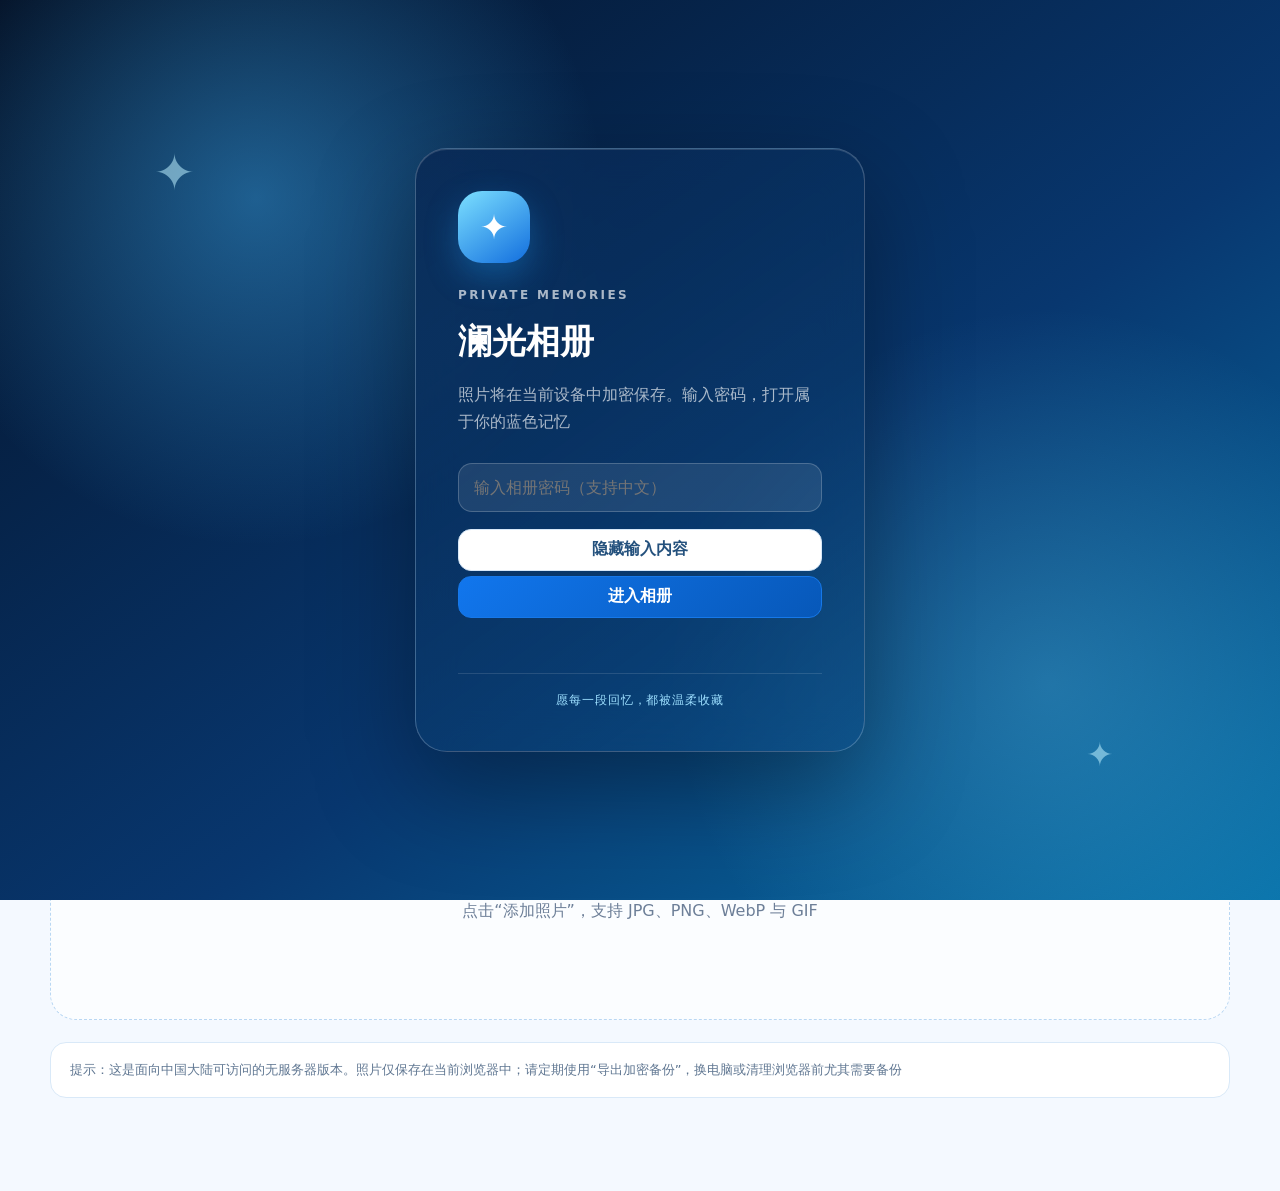
==== commit 246445ec: "Add files via upload" ====
--- a/album/index.html
+++ b/album/index.html
@@ -1,39 +1,39 @@
-<!doctype html>
-<html lang="zh-CN">
-<head>
-  <meta charset="utf-8">
-  <meta name="viewport" content="width=device-width,initial-scale=1">
-  <meta name="theme-color" content="#07182f">
-  <title>澜光相册 · 白星空间</title>
-  <style>
-    :root{--navy:#07182f;--blue:#1477ff;--cyan:#78dcff;--paper:#f4f9ff;--ink:#11223e;--muted:#6d7f98;--line:#d8e8f8;--white:#fff;--danger:#d94b66;--shadow:0 20px 55px rgba(12,61,118,.13)}*{box-sizing:border-box}body{margin:0;color:var(--ink);background:var(--paper);font-family:"Microsoft YaHei UI","PingFang SC",system-ui,sans-serif}button,input,select{font:inherit}button{cursor:pointer}.hidden{display:none!important}.topbar{position:sticky;top:0;z-index:20;display:flex;align-items:center;justify-content:space-between;gap:16px;padding:16px max(22px,calc((100% - 1180px)/2));border-bottom:1px solid rgba(216,232,248,.85);background:rgba(244,249,255,.88);backdrop-filter:blur(18px)}.brand{display:flex;align-items:center;gap:11px;color:var(--navy);font-weight:900}.brand i{display:grid;place-items:center;width:39px;height:39px;border-radius:13px;color:#fff;background:linear-gradient(145deg,#76dcff,#126ce0 70%,#093d86);font-style:normal}.top-actions,.album-tabs,.hero-actions{display:flex;flex-wrap:wrap;gap:9px}.btn{min-height:42px;padding:0 15px;border:1px solid var(--line);border-radius:13px;color:#24517d;background:#fff;font-weight:750}.btn:hover{border-color:#8fc9ff;transform:translateY(-1px)}.btn.primary{color:#fff;border-color:#1678e9;background:linear-gradient(135deg,#1176ed,#0758b9)}.btn.danger{color:var(--danger)}.shell{width:min(1180px,calc(100% - 34px));margin:auto}.hero{position:relative;overflow:hidden;margin-top:28px;padding:54px;border-radius:31px;color:#fff;background:radial-gradient(circle at 80% 18%,rgba(104,220,255,.33),transparent 28%),linear-gradient(135deg,#06152e,#0a3976 64%,#0877bc);box-shadow:var(--shadow)}.hero:after{content:"";position:absolute;right:-70px;bottom:-125px;width:330px;height:330px;border:42px solid rgba(255,255,255,.07);border-radius:50%}.eyebrow{margin:0 0 13px;color:#9be7ff;font-size:12px;font-weight:800;letter-spacing:.2em}.hero h1{margin:0;font-size:clamp(38px,6vw,68px);letter-spacing:-.055em}.hero p{max-width:590px;margin:18px 0 27px;color:rgba(255,255,255,.72);line-height:1.8}.hero-actions{position:relative;z-index:1}.hero .btn{border-color:rgba(255,255,255,.23);color:#fff;background:rgba(255,255,255,.09)}.hero .btn.primary{color:#0a457e;background:#fff}.section{padding:45px 0 80px}.section-head{display:flex;align-items:end;justify-content:space-between;gap:24px;margin-bottom:22px}.section-head h2{margin:0;font-size:32px}.section-head p{margin:7px 0 0;color:var(--muted)}.album-tabs{margin:18px 0}.tab{padding:9px 14px;border:1px solid var(--line);border-radius:999px;color:#4b6685;background:#fff}.tab.active{color:#fff;border-color:#1677ea;background:#1677ea}.empty{display:grid;place-items:center;min-height:330px;padding:38px;border:1px dashed #b9d7f3;border-radius:26px;text-align:center;background:rgba(255,255,255,.65)}.empty-icon{font-size:55px}.empty h3{margin:15px 0 7px}.empty p{margin:0;color:var(--muted);line-height:1.7}.grid{display:grid;grid-template-columns:repeat(4,minmax(0,1fr));gap:15px}.photo{position:relative;aspect-ratio:1;overflow:hidden;border-radius:20px;background:#dcecff;box-shadow:0 8px 24px rgba(23,78,137,.08)}.photo img{width:100%;height:100%;object-fit:cover;transition:.28s}.photo:hover img{transform:scale(1.035)}.photo-info{position:absolute;inset:auto 0 0;padding:34px 13px 12px;color:#fff;background:linear-gradient(transparent,rgba(2,20,48,.75));font-size:12px;opacity:0;transition:.2s}.photo:hover .photo-info{opacity:1}.photo-delete{position:absolute;top:9px;right:9px;width:34px;height:34px;border:0;border-radius:11px;color:#fff;background:rgba(4,25,57,.6);backdrop-filter:blur(8px);opacity:0}.photo:hover .photo-delete{opacity:1}.gate{position:fixed;inset:0;z-index:100;display:grid;place-items:center;padding:22px;background:radial-gradient(circle at 70% 20%,#176dba,#07182f 58%)}.gate-card{width:min(430px,100%);padding:38px;border:1px solid rgba(255,255,255,.15);border-radius:29px;color:#fff;background:rgba(6,30,67,.72);box-shadow:0 30px 80px rgba(0,0,0,.28);backdrop-filter:blur(20px)}.gate-star{display:grid;place-items:center;width:68px;height:68px;margin-bottom:22px;border-radius:22px;background:linear-gradient(145deg,#7ce0ff,#126ede);font-size:34px}.gate h1{margin:0 0 10px;font-size:34px}.gate p{color:rgba(255,255,255,.66);line-height:1.7}.field{width:100%;height:49px;margin:12px 0;padding:0 15px;border:1px solid rgba(255,255,255,.2);border-radius:14px;color:#fff;outline:0;background:rgba(255,255,255,.09)}.field:focus{border-color:#76d8ff}.gate .btn{width:100%;margin-top:5px}.message{min-height:20px;color:#ffb9c6;font-size:13px}.modal{position:fixed;inset:0;z-index:80;display:grid;place-items:center;padding:20px;background:rgba(3,18,40,.78);backdrop-filter:blur(10px)}.modal img{max-width:min(1100px,94vw);max-height:84vh;border-radius:18px;box-shadow:0 30px 90px rgba(0,0,0,.4)}.modal-close{position:fixed;top:22px;right:25px;width:45px;height:45px;border:1px solid rgba(255,255,255,.25);border-radius:15px;color:#fff;background:rgba(255,255,255,.1);font-size:24px}.toast{position:fixed;left:50%;bottom:25px;z-index:120;transform:translate(-50%,20px);padding:12px 17px;border-radius:12px;color:#fff;background:#082852;opacity:0;pointer-events:none;transition:.22s}.toast.show{transform:translate(-50%,0);opacity:1}.note{margin-top:22px;padding:16px 19px;border:1px solid #d9e9f8;border-radius:16px;color:#607792;background:#fff;font-size:13px;line-height:1.7}@media(max-width:900px){.grid{grid-template-columns:repeat(3,1fr)}}@media(max-width:650px){.topbar{align-items:flex-start}.top-actions .btn:not(.primary){display:none}.hero{padding:38px 25px}.section-head{align-items:start;flex-direction:column}.grid{grid-template-columns:repeat(2,1fr);gap:9px}.photo{border-radius:14px}.photo-delete{opacity:1}.gate-card{padding:29px}}
-    .gate{overflow:hidden;background:radial-gradient(circle at 20% 22%,rgba(65,184,255,.42),transparent 28%),radial-gradient(circle at 82% 76%,rgba(114,220,255,.24),transparent 30%),linear-gradient(145deg,#041126,#08376f 58%,#0872aa)}.gate:before,.gate:after{content:"✦";position:absolute;color:rgba(190,241,255,.55);font-size:50px;animation:floatStar 4s ease-in-out infinite alternate}.gate:before{left:12%;top:16%}.gate:after{right:13%;bottom:14%;font-size:33px;animation-delay:-2s}.gate-card{position:relative;width:min(450px,100%);padding:42px;border-color:rgba(255,255,255,.22);border-radius:32px;background:linear-gradient(145deg,rgba(8,39,83,.82),rgba(11,74,129,.58));box-shadow:0 35px 100px rgba(0,0,0,.34),inset 0 1px 0 rgba(255,255,255,.14)}.gate-card:after{content:"愿每一段回忆，都被温柔收藏";display:block;margin-top:22px;padding-top:18px;border-top:1px solid rgba(255,255,255,.12);color:#9ddfff;text-align:center;font-size:12px;letter-spacing:.08em}.gate-star{width:72px;height:72px;border-radius:24px;box-shadow:0 13px 32px rgba(30,153,239,.34);animation:starBreathe 2.8s ease-in-out infinite}.cute-alert{position:fixed;left:50%;top:50%;z-index:140;width:min(360px,calc(100% - 38px));padding:27px 25px;border:1px solid #b8e5ff;border-radius:25px;color:#244f78;background:linear-gradient(145deg,#fff,#eaf7ff);box-shadow:0 28px 90px rgba(0,27,69,.38);text-align:center;opacity:0;pointer-events:none}.cute-alert.show{animation:cutePop 2.3s ease both}.cute-face{font-size:43px}.cute-alert strong{display:block;margin:8px 0 5px;color:#1768b4;font-size:20px}.cute-alert span{color:#7792aa;font-size:13px}@keyframes cutePop{0%{opacity:0;transform:translate(-50%,-50%) scale(.65) rotate(-5deg)}12%{opacity:1;transform:translate(-50%,-50%) scale(1.06) rotate(3deg)}20%,75%{opacity:1;transform:translate(-50%,-50%) scale(1)}82%{transform:translate(-52%,-50%) rotate(-2deg)}87%{transform:translate(-48%,-50%) rotate(2deg)}100%{opacity:0;transform:translate(-50%,-55%) scale(.92)}}@keyframes floatStar{to{transform:translateY(-18px) rotate(15deg);opacity:.9}}@keyframes starBreathe{50%{transform:translateY(-5px) scale(1.06);filter:brightness(1.15)}}
-  </style>
-<style id="poetic-hero-style">.poetic-hero{display:grid;grid-template-columns:1.05fr .95fr;align-items:center;min-height:500px;padding:68px 70px;background:radial-gradient(circle at 79% 22%,rgba(151,232,255,.22),transparent 23%),radial-gradient(circle at 88% 94%,rgba(28,166,225,.28),transparent 35%),linear-gradient(132deg,#06142d 0%,#0a3268 52%,#087bb1 100%)}.poetic-copy{position:relative;z-index:5}.poetic-hero .eyebrow{color:#a8eaff;letter-spacing:.27em}.poetic-hero h1{margin-top:18px;font-family:STSong,"华文宋体","Songti SC",serif;font-size:clamp(52px,6.2vw,78px);font-weight:600;line-height:1.13;letter-spacing:-.035em}.poetic-hero h1 em{color:#d8f6ff;font-style:normal;text-shadow:0 0 34px rgba(123,221,255,.25)}.poetic-line{margin:27px 0 0!important;color:rgba(235,248,255,.72)!important;font-family:STSong,"华文宋体",serif;font-size:17px!important;line-height:2!important}.poetic-line span{color:#9eddf5}.poetic-hero .hero-actions{margin-top:34px}.whale-scene{position:relative;z-index:3;min-height:370px}.sea-moon{position:absolute;left:52%;top:48%;width:300px;height:300px;transform:translate(-50%,-50%);border:1px solid rgba(190,238,255,.22);border-radius:50%;background:radial-gradient(circle,rgba(146,228,255,.18),rgba(43,145,220,.09) 48%,transparent 69%);animation:moonBreath 4.5s ease-in-out infinite}.whale{position:absolute;left:50%;top:48%;width:230px;height:145px;transform:translate(-50%,-50%);border:1px solid rgba(207,246,255,.45);border-radius:58% 55% 48% 52%;background:radial-gradient(circle at 36% 27%,#c9f7ff 0,#6dd7f5 24%,#2598df 55%,#0962b5 100%);box-shadow:0 25px 60px rgba(0,33,92,.32),inset -22px -25px 40px rgba(4,57,137,.18);animation:whaleFloat 4s ease-in-out infinite}.whale:after{content:"";position:absolute;left:16px;bottom:-15px;width:150px;height:37px;border-radius:50%;background:rgba(7,74,146,.38);filter:blur(14px)}.whale-eye{position:absolute;left:54px;top:51px;width:8px;height:10px;border-radius:50%;background:#07457f;animation:whaleBlink 4.6s infinite}.whale-cheek{position:absolute;left:34px;top:72px;width:23px;height:10px;border-radius:50%;background:rgba(255,185,211,.55)}.whale-smile{position:absolute;left:65px;top:67px;width:22px;height:13px;border-bottom:3px solid rgba(255,255,255,.9);border-radius:50%}.whale-fin{position:absolute;left:91px;bottom:-23px;width:77px;height:45px;border-radius:20% 75% 70% 70%;background:#1683cf;box-shadow:inset 0 1px 0 rgba(255,255,255,.25);animation:finWave 2.6s ease-in-out infinite}.whale-tail{position:absolute;right:-52px;width:74px;height:50px;background:linear-gradient(135deg,#46b9eb,#0874c7)}.tail-top{top:20px;border-radius:80% 20% 65% 25%;transform-origin:left bottom}.tail-bottom{bottom:17px;border-radius:25% 65% 20% 80%;transform-origin:left top}.whale-spray{position:absolute;left:96px;top:-55px;color:#bcefff;font-size:28px;letter-spacing:10px;animation:sprayUp 2.8s ease-out infinite}.whale-note{position:absolute;right:1%;bottom:3%;padding:12px 16px;border:1px solid rgba(213,247,255,.45);border-radius:16px 16px 5px 16px;color:#205b87;background:rgba(239,251,255,.91);box-shadow:0 15px 35px rgba(0,35,83,.17);font-size:13px;font-weight:700;animation:noteBob 3.8s ease-in-out infinite}.whale-note b{color:#1594dc}.bubble{position:absolute;border:1px solid rgba(200,245,255,.66);border-radius:50%;animation:bubbleRise 4.5s ease-in infinite}.b1{left:19%;bottom:14%;width:13px;height:13px}.b2{left:28%;bottom:2%;width:7px;height:7px;animation-delay:-1.8s}.b3{right:15%;bottom:28%;width:17px;height:17px;animation-delay:-2.7s}.b4{right:28%;bottom:4%;width:9px;height:9px;animation-delay:-.8s}.sea-lines{position:absolute;left:15%;right:7%;bottom:4%;display:grid;gap:9px;opacity:.35}.sea-lines span{height:1px;background:linear-gradient(90deg,transparent,#aeeaff,transparent);animation:waveGlow 3s ease-in-out infinite}.sea-lines span:nth-child(2){width:78%;margin-left:10%;animation-delay:-1s}.sea-lines span:nth-child(3){width:58%;margin-left:21%;animation-delay:-2s}.poetic-stars i{position:absolute;color:#bdeeff;font-style:normal;text-shadow:0 0 10px #73d9ff;animation:starTwinkle 3.2s ease-in-out infinite}.poetic-stars i:nth-child(1){left:47%;top:13%}.poetic-stars i:nth-child(2){left:66%;top:8%;animation-delay:-1s}.poetic-stars i:nth-child(3){right:6%;top:22%;animation-delay:-2.1s}.poetic-stars i:nth-child(4){left:41%;bottom:13%;animation-delay:-.6s}.poetic-stars i:nth-child(5){right:28%;bottom:8%;animation-delay:-1.7s}@keyframes whaleFloat{0%,100%{margin-top:0}50%{margin-top:-12px}}@keyframes moonBreath{0%,100%{opacity:.65;scale:.96}50%{opacity:1;scale:1.05}}@keyframes whaleBlink{0%,45%,52%,100%{transform:scaleY(1)}48%,50%{transform:scaleY(.12)}}@keyframes finWave{0%,100%{translate:0 0}50%{translate:0 5px}}@keyframes sprayUp{0%{opacity:0;transform:translateY(14px)}35%{opacity:1}100%{opacity:0;transform:translateY(-12px)}}@keyframes noteBob{0%,100%{translate:0 0}50%{translate:0 -7px}}@keyframes bubbleRise{0%{opacity:0;translate:0 25px}25%{opacity:.8}100%{opacity:0;translate:0 -70px}}@keyframes waveGlow{50%{opacity:.25;scale:.96 1}}@keyframes starTwinkle{0%,100%{opacity:.2;translate:0 0}50%{opacity:1;translate:0 -8px}}@media(max-width:800px){.poetic-hero{grid-template-columns:1fr;min-height:700px;padding:47px 28px}.poetic-hero h1{font-size:50px}.whale-scene{min-height:310px}.whale{width:190px;height:120px}.whale-tail{right:-43px;width:62px;height:42px}.whale-note{right:0}.poetic-line{font-size:15px!important}}</style><style id="poetic-copy-fix">.poetic-copy{text-align:center}.poetic-hero h1{font-size:clamp(40px,4.4vw,60px);letter-spacing:-.045em}.poetic-hero h1>span{white-space:nowrap}.poetic-hero .hero-actions{justify-content:center}@media(max-width:800px){.poetic-hero h1{font-size:42px}.poetic-hero h1>span{white-space:normal}}</style></head>
-<body>
-  <div class="cute-alert" id="cuteAlert"><div class="cute-face">(˶˃ ᵕ ˂˶)</div><strong>不要偷窥人家的隐私哎</strong><span>密码不对哦，再认真想一想 ✦</span></div>
-  <section class="gate" id="gate"><div class="gate-card"><div class="gate-star">✦</div><p class="eyebrow">PRIVATE MEMORIES</p><h1>澜光相册</h1><p>照片将在当前设备中加密保存。输入密码，打开属于你的蓝色记忆。</p><input class="field" id="password" type="text" placeholder="输入相册密码（支持中文）" autocomplete="off" inputmode="text"><button class="btn" id="togglePassword" type="button">隐藏输入内容</button><button class="btn primary" id="unlock">进入相册</button><p class="message" id="gateMessage"></p></div></section>
-  <header class="topbar"><a class="brand" href="../"><i>星</i><span>澜光相册</span></a><div class="top-actions"><button class="btn" id="exportBtn">导出加密备份</button><button class="btn" id="importBtn">导入备份</button><button class="btn primary" id="addBtn">＋ 添加照片</button><button class="btn danger" id="lockBtn">锁定</button></div></header>
-  <main class="shell"><section class="hero poetic-hero"><div class="poetic-copy"><p class="eyebrow">BLUE MEMORY GARDEN</p><h1><span>天很蓝，风很轻，云很淡</span><br><em>没烦恼 很幸福✧</em></h1><p class="poetic-line">风会吹远许多事，照片替我们记得<br><span>愿每一次回望，都有微光回应</span></p><div class="hero-actions"><button class="btn primary" id="heroAdd">＋ 添加照片</button><button class="btn" id="newAlbum">新建相册</button></div></div><div class="whale-scene" aria-hidden="true"><div class="sea-moon"></div><div class="whale"><span class="whale-eye"></span><span class="whale-cheek"></span><span class="whale-smile"></span><span class="whale-fin"></span><span class="whale-tail tail-top"></span><span class="whale-tail tail-bottom"></span><span class="whale-spray">· ·</span></div><div class="whale-note">替你守好每一片微光 <b>✦</b></div><i class="bubble b1"></i><i class="bubble b2"></i><i class="bubble b3"></i><i class="bubble b4"></i><div class="sea-lines"><span></span><span></span><span></span></div></div><div class="poetic-stars" aria-hidden="true"><i>✦</i><i>·</i><i>✧</i><i>✦</i><i>·</i></div></section>
-  <section class="section album-section"><p id="countText" hidden></p><select id="uploadAlbum" hidden></select><div class="album-tabs" id="tabs"></div><div class="empty" id="empty"><div><div class="empty-icon">☁</div><h3>把第一段回忆放进来</h3><p>点击“添加照片”，支持 JPG、PNG、WebP 与 GIF。</p></div></div><div class="grid hidden" id="grid"></div><p class="note">提示：这是面向中国大陆可访问的无服务器版本。照片仅保存在当前浏览器中；请定期使用“导出加密备份”，换电脑或清理浏览器前尤其需要备份。</p></section></main>
-  <input id="fileInput" type="file" accept="image/jpeg,image/png,image/webp,image/gif" multiple hidden><input id="backupInput" type="file" accept="application/json,.json" hidden>
-  <div class="modal hidden" id="modal"><button class="modal-close" id="modalClose">×</button><img id="preview" alt="照片预览"></div><div class="toast" id="toast"></div>
-<script>
-const DB_NAME='langlow-local-v1',STORE='photos',META='meta',SALT='langlow-baixing-2026';let db,key,active='all',albums=['生活','风景'];const $=s=>document.querySelector(s),te=new TextEncoder(),td=new TextDecoder();
-function toast(t){const e=$('#toast');e.textContent=t;e.classList.add('show');setTimeout(()=>e.classList.remove('show'),1900)}
-function openDB(){return new Promise((ok,no)=>{const r=indexedDB.open(DB_NAME,1);r.onupgradeneeded=()=>{const d=r.result;d.createObjectStore(STORE,{keyPath:'id'});d.createObjectStore(META)};r.onsuccess=()=>ok(r.result);r.onerror=()=>no(r.error)})}
-function tx(store,mode='readonly'){return db.transaction(store,mode).objectStore(store)}
-function req(r){return new Promise((ok,no)=>{r.onsuccess=()=>ok(r.result);r.onerror=()=>no(r.error)})}
-async function derive(p){const base=await crypto.subtle.importKey('raw',te.encode(p),'PBKDF2',false,['deriveKey']);return crypto.subtle.deriveKey({name:'PBKDF2',salt:te.encode(SALT),iterations:180000,hash:'SHA-256'},base,{name:'AES-GCM',length:256},false,['encrypt','decrypt'])}
-async function verifier(k){const iv=new Uint8Array(12);const c=await crypto.subtle.encrypt({name:'AES-GCM',iv},k,te.encode('澜光相册'));return btoa(String.fromCharCode(...new Uint8Array(c)))}
-async function encrypt(buf){const iv=crypto.getRandomValues(new Uint8Array(12)),cipher=await crypto.subtle.encrypt({name:'AES-GCM',iv},key,buf);return{iv:[...iv],cipher:[...new Uint8Array(cipher)]}}
-async function decrypt(o){return crypto.subtle.decrypt({name:'AES-GCM',iv:new Uint8Array(o.iv)},key,new Uint8Array(o.cipher))}
-async function unlock(){try{db=await openDB();const p=$('#password').value;if(!p)return;const k=await derive(p),v=await verifier(k),expected='XGrdIJfjgg7SsV0S2KE2ogeCtRFwhNhOiIzDLg==';if(v!==expected)throw 0;tx(META,'readwrite').put(v,'verifier');key=k;albums=(await req(tx(META).get('albums')))||albums;$('#gate').classList.add('hidden');await render()}catch{const a=$('#cuteAlert');a.classList.remove('show');void a.offsetWidth;a.classList.add('show');$('#gateMessage').textContent='密码不对哦，再试一次～';$('#password').select()}}
-async function allPhotos(){return (await req(tx(STORE).getAll())).sort((a,b)=>b.created-a.created)}
-async function render(){const photos=await allPhotos(),shown=active==='all'?photos:photos.filter(p=>p.album===active);$('#tabs').innerHTML=['全部',...albums].map(n=>`<button class="tab ${active===(n==='全部'?'all':n)?'active':''}" data-album="${n==='全部'?'all':n}">${n}</button>`).join('');$('#uploadAlbum').innerHTML=albums.map(a=>`<option>${a}</option>`).join('');$('#countText').textContent=photos.length?`已经珍藏 ${photos.length} 个瞬间`:'从第一张照片开始';$('#empty').classList.toggle('hidden',shown.length>0);$('#grid').classList.toggle('hidden',!shown.length);$('#grid').innerHTML='';for(const p of shown){try{const buf=await decrypt(p.data),url=URL.createObjectURL(new Blob([buf],{type:p.type})),el=document.createElement('article');el.className='photo';el.innerHTML=`<img src="${url}" alt="${p.name}"><div class="photo-info">${p.album} · ${new Date(p.created).toLocaleDateString()}</div><button class="photo-delete" aria-label="删除照片">×</button>`;el.querySelector('img').onclick=()=>{$('#preview').src=url;$('#modal').classList.remove('hidden')};el.querySelector('button').onclick=async e=>{e.stopPropagation();if(confirm('确定删除这张照片吗？')){tx(STORE,'readwrite').delete(p.id);await render()}};$('#grid').append(el)}catch{}}
-}
-async function addFiles(files){for(const f of files){if(!f.type.startsWith('image/'))continue;const data=await encrypt(await f.arrayBuffer());tx(STORE,'readwrite').put({id:crypto.randomUUID(),name:f.name,type:f.type,album:$('#uploadAlbum').value||albums[0],created:Date.now(),data})}await render();toast('照片已加密保存')}
-async function exportBackup(){const photos=await allPhotos(),payload={version:1,albums,photos,verifier:await req(tx(META).get('verifier'))};const a=document.createElement('a');a.href=URL.createObjectURL(new Blob([JSON.stringify(payload)],{type:'application/json'}));a.download=`澜光相册备份-${new Date().toISOString().slice(0,10)}.json`;a.click();toast('加密备份已导出')}
-async function importBackup(f){try{const o=JSON.parse(await f.text());if(!Array.isArray(o.photos))throw 0;for(const p of o.photos)tx(STORE,'readwrite').put(p);albums=o.albums||albums;tx(META,'readwrite').put(albums,'albums');await render();toast('备份导入完成')}catch{toast('备份文件无效')}}
-$('#unlock').onclick=unlock;$('#password').onkeydown=e=>{if(e.key==='Enter')unlock()};$('#togglePassword').onclick=()=>{const p=$('#password'),hidden=p.type==='password';p.type=hidden?'text':'password';$('#togglePassword').textContent=hidden?'隐藏输入内容':'显示输入内容';p.focus()};$('#addBtn').onclick=$('#heroAdd').onclick=()=>$('#fileInput').click();$('#fileInput').onchange=e=>addFiles(e.target.files);$('#tabs').onclick=e=>{const b=e.target.closest('[data-album]');if(b){active=b.dataset.album;render()}};$('#newAlbum').onclick=async()=>{const n=prompt('请输入新相册名称')?.trim();if(n&&!albums.includes(n)){albums.push(n);tx(META,'readwrite').put(albums,'albums');await render()}};$('#exportBtn').onclick=exportBackup;$('#importBtn').onclick=()=>$('#backupInput').click();$('#backupInput').onchange=e=>importBackup(e.target.files[0]);$('#lockBtn').onclick=()=>location.reload();$('#modalClose').onclick=()=>$('#modal').classList.add('hidden');$('#modal').onclick=e=>{if(e.target.id==='modal')$('#modal').classList.add('hidden')};
-</script></body></html>
+<!doctype html>
+<html lang="zh-CN">
+<head>
+  <meta charset="utf-8">
+  <meta name="viewport" content="width=device-width,initial-scale=1">
+  <meta name="theme-color" content="#07182f">
+  <title>澜光相册 · 白星空间</title>
+  <style>
+    :root{--navy:#07182f;--blue:#1477ff;--cyan:#78dcff;--paper:#f4f9ff;--ink:#11223e;--muted:#6d7f98;--line:#d8e8f8;--white:#fff;--danger:#d94b66;--shadow:0 20px 55px rgba(12,61,118,.13)}*{box-sizing:border-box}body{margin:0;color:var(--ink);background:var(--paper);font-family:"Microsoft YaHei UI","PingFang SC",system-ui,sans-serif}button,input,select{font:inherit}button{cursor:pointer}.hidden{display:none!important}.topbar{position:sticky;top:0;z-index:20;display:flex;align-items:center;justify-content:space-between;gap:16px;padding:16px max(22px,calc((100% - 1180px)/2));border-bottom:1px solid rgba(216,232,248,.85);background:rgba(244,249,255,.88);backdrop-filter:blur(18px)}.brand{display:flex;align-items:center;gap:11px;color:var(--navy);font-weight:900}.brand i{display:grid;place-items:center;width:39px;height:39px;border-radius:13px;color:#fff;background:linear-gradient(145deg,#76dcff,#126ce0 70%,#093d86);font-style:normal}.top-actions,.album-tabs,.hero-actions{display:flex;flex-wrap:wrap;gap:9px}.btn{min-height:42px;padding:0 15px;border:1px solid var(--line);border-radius:13px;color:#24517d;background:#fff;font-weight:750}.btn:hover{border-color:#8fc9ff;transform:translateY(-1px)}.btn.primary{color:#fff;border-color:#1678e9;background:linear-gradient(135deg,#1176ed,#0758b9)}.btn.danger{color:var(--danger)}.shell{width:min(1180px,calc(100% - 34px));margin:auto}.hero{position:relative;overflow:hidden;margin-top:28px;padding:54px;border-radius:31px;color:#fff;background:radial-gradient(circle at 80% 18%,rgba(104,220,255,.33),transparent 28%),linear-gradient(135deg,#06152e,#0a3976 64%,#0877bc);box-shadow:var(--shadow)}.hero:after{content:"";position:absolute;right:-70px;bottom:-125px;width:330px;height:330px;border:42px solid rgba(255,255,255,.07);border-radius:50%}.eyebrow{margin:0 0 13px;color:#9be7ff;font-size:12px;font-weight:800;letter-spacing:.2em}.hero h1{margin:0;font-size:clamp(38px,6vw,68px);letter-spacing:-.055em}.hero p{max-width:590px;margin:18px 0 27px;color:rgba(255,255,255,.72);line-height:1.8}.hero-actions{position:relative;z-index:1}.hero .btn{border-color:rgba(255,255,255,.23);color:#fff;background:rgba(255,255,255,.09)}.hero .btn.primary{color:#0a457e;background:#fff}.section{padding:45px 0 80px}.section-head{display:flex;align-items:end;justify-content:space-between;gap:24px;margin-bottom:22px}.section-head h2{margin:0;font-size:32px}.section-head p{margin:7px 0 0;color:var(--muted)}.album-tabs{margin:18px 0}.tab{padding:9px 14px;border:1px solid var(--line);border-radius:999px;color:#4b6685;background:#fff}.tab.active{color:#fff;border-color:#1677ea;background:#1677ea}.empty{display:grid;place-items:center;min-height:330px;padding:38px;border:1px dashed #b9d7f3;border-radius:26px;text-align:center;background:rgba(255,255,255,.65)}.empty-icon{font-size:55px}.empty h3{margin:15px 0 7px}.empty p{margin:0;color:var(--muted);line-height:1.7}.grid{display:grid;grid-template-columns:repeat(4,minmax(0,1fr));gap:15px}.photo{position:relative;aspect-ratio:1;overflow:hidden;border-radius:20px;background:#dcecff;box-shadow:0 8px 24px rgba(23,78,137,.08)}.photo img{width:100%;height:100%;object-fit:cover;transition:.28s}.photo:hover img{transform:scale(1.035)}.photo-info{position:absolute;inset:auto 0 0;padding:34px 13px 12px;color:#fff;background:linear-gradient(transparent,rgba(2,20,48,.75));font-size:12px;opacity:0;transition:.2s}.photo:hover .photo-info{opacity:1}.photo-delete{position:absolute;top:9px;right:9px;width:34px;height:34px;border:0;border-radius:11px;color:#fff;background:rgba(4,25,57,.6);backdrop-filter:blur(8px);opacity:0}.photo:hover .photo-delete{opacity:1}.gate{position:fixed;inset:0;z-index:100;display:grid;place-items:center;padding:22px;background:radial-gradient(circle at 70% 20%,#176dba,#07182f 58%)}.gate-card{width:min(430px,100%);padding:38px;border:1px solid rgba(255,255,255,.15);border-radius:29px;color:#fff;background:rgba(6,30,67,.72);box-shadow:0 30px 80px rgba(0,0,0,.28);backdrop-filter:blur(20px)}.gate-star{display:grid;place-items:center;width:68px;height:68px;margin-bottom:22px;border-radius:22px;background:linear-gradient(145deg,#7ce0ff,#126ede);font-size:34px}.gate h1{margin:0 0 10px;font-size:34px}.gate p{color:rgba(255,255,255,.66);line-height:1.7}.field{width:100%;height:49px;margin:12px 0;padding:0 15px;border:1px solid rgba(255,255,255,.2);border-radius:14px;color:#fff;outline:0;background:rgba(255,255,255,.09)}.field:focus{border-color:#76d8ff}.gate .btn{width:100%;margin-top:5px}.message{min-height:20px;color:#ffb9c6;font-size:13px}.modal{position:fixed;inset:0;z-index:80;display:grid;place-items:center;padding:20px;background:rgba(3,18,40,.78);backdrop-filter:blur(10px)}.modal img{max-width:min(1100px,94vw);max-height:84vh;border-radius:18px;box-shadow:0 30px 90px rgba(0,0,0,.4)}.modal-close{position:fixed;top:22px;right:25px;width:45px;height:45px;border:1px solid rgba(255,255,255,.25);border-radius:15px;color:#fff;background:rgba(255,255,255,.1);font-size:24px}.toast{position:fixed;left:50%;bottom:25px;z-index:120;transform:translate(-50%,20px);padding:12px 17px;border-radius:12px;color:#fff;background:#082852;opacity:0;pointer-events:none;transition:.22s}.toast.show{transform:translate(-50%,0);opacity:1}.note{margin-top:22px;padding:16px 19px;border:1px solid #d9e9f8;border-radius:16px;color:#607792;background:#fff;font-size:13px;line-height:1.7}@media(max-width:900px){.grid{grid-template-columns:repeat(3,1fr)}}@media(max-width:650px){.topbar{align-items:flex-start}.top-actions .btn:not(.primary){display:none}.hero{padding:38px 25px}.section-head{align-items:start;flex-direction:column}.grid{grid-template-columns:repeat(2,1fr);gap:9px}.photo{border-radius:14px}.photo-delete{opacity:1}.gate-card{padding:29px}}
+    .gate{overflow:hidden;background:radial-gradient(circle at 20% 22%,rgba(65,184,255,.42),transparent 28%),radial-gradient(circle at 82% 76%,rgba(114,220,255,.24),transparent 30%),linear-gradient(145deg,#041126,#08376f 58%,#0872aa)}.gate:before,.gate:after{content:"✦";position:absolute;color:rgba(190,241,255,.55);font-size:50px;animation:floatStar 4s ease-in-out infinite alternate}.gate:before{left:12%;top:16%}.gate:after{right:13%;bottom:14%;font-size:33px;animation-delay:-2s}.gate-card{position:relative;width:min(450px,100%);padding:42px;border-color:rgba(255,255,255,.22);border-radius:32px;background:linear-gradient(145deg,rgba(8,39,83,.82),rgba(11,74,129,.58));box-shadow:0 35px 100px rgba(0,0,0,.34),inset 0 1px 0 rgba(255,255,255,.14)}.gate-card:after{content:"愿每一段回忆，都被温柔收藏";display:block;margin-top:22px;padding-top:18px;border-top:1px solid rgba(255,255,255,.12);color:#9ddfff;text-align:center;font-size:12px;letter-spacing:.08em}.gate-star{width:72px;height:72px;border-radius:24px;box-shadow:0 13px 32px rgba(30,153,239,.34);animation:starBreathe 2.8s ease-in-out infinite}.cute-alert{position:fixed;left:50%;top:50%;z-index:140;width:min(360px,calc(100% - 38px));padding:27px 25px;border:1px solid #b8e5ff;border-radius:25px;color:#244f78;background:linear-gradient(145deg,#fff,#eaf7ff);box-shadow:0 28px 90px rgba(0,27,69,.38);text-align:center;opacity:0;pointer-events:none}.cute-alert.show{animation:cutePop 2.3s ease both}.cute-face{font-size:43px}.cute-alert strong{display:block;margin:8px 0 5px;color:#1768b4;font-size:20px}.cute-alert span{color:#7792aa;font-size:13px}@keyframes cutePop{0%{opacity:0;transform:translate(-50%,-50%) scale(.65) rotate(-5deg)}12%{opacity:1;transform:translate(-50%,-50%) scale(1.06) rotate(3deg)}20%,75%{opacity:1;transform:translate(-50%,-50%) scale(1)}82%{transform:translate(-52%,-50%) rotate(-2deg)}87%{transform:translate(-48%,-50%) rotate(2deg)}100%{opacity:0;transform:translate(-50%,-55%) scale(.92)}}@keyframes floatStar{to{transform:translateY(-18px) rotate(15deg);opacity:.9}}@keyframes starBreathe{50%{transform:translateY(-5px) scale(1.06);filter:brightness(1.15)}}
+  </style>
+<style id="poetic-hero-style">.poetic-hero{display:grid;grid-template-columns:1.05fr .95fr;align-items:center;min-height:500px;padding:68px 70px;background:radial-gradient(circle at 79% 22%,rgba(151,232,255,.22),transparent 23%),radial-gradient(circle at 88% 94%,rgba(28,166,225,.28),transparent 35%),linear-gradient(132deg,#06142d 0%,#0a3268 52%,#087bb1 100%)}.poetic-copy{position:relative;z-index:5}.poetic-hero .eyebrow{color:#a8eaff;letter-spacing:.27em}.poetic-hero h1{margin-top:18px;font-family:STSong,"华文宋体","Songti SC",serif;font-size:clamp(52px,6.2vw,78px);font-weight:600;line-height:1.13;letter-spacing:-.035em}.poetic-hero h1 em{color:#d8f6ff;font-style:normal;text-shadow:0 0 34px rgba(123,221,255,.25)}.poetic-line{margin:27px 0 0!important;color:rgba(235,248,255,.72)!important;font-family:STSong,"华文宋体",serif;font-size:17px!important;line-height:2!important}.poetic-line span{color:#9eddf5}.poetic-hero .hero-actions{margin-top:34px}.whale-scene{position:relative;z-index:3;min-height:370px}.sea-moon{position:absolute;left:52%;top:48%;width:300px;height:300px;transform:translate(-50%,-50%);border:1px solid rgba(190,238,255,.22);border-radius:50%;background:radial-gradient(circle,rgba(146,228,255,.18),rgba(43,145,220,.09) 48%,transparent 69%);animation:moonBreath 4.5s ease-in-out infinite}.whale{position:absolute;left:50%;top:48%;width:230px;height:145px;transform:translate(-50%,-50%);border:1px solid rgba(207,246,255,.45);border-radius:58% 55% 48% 52%;background:radial-gradient(circle at 36% 27%,#c9f7ff 0,#6dd7f5 24%,#2598df 55%,#0962b5 100%);box-shadow:0 25px 60px rgba(0,33,92,.32),inset -22px -25px 40px rgba(4,57,137,.18);animation:whaleFloat 4s ease-in-out infinite}.whale:after{content:"";position:absolute;left:16px;bottom:-15px;width:150px;height:37px;border-radius:50%;background:rgba(7,74,146,.38);filter:blur(14px)}.whale-eye{position:absolute;left:54px;top:51px;width:8px;height:10px;border-radius:50%;background:#07457f;animation:whaleBlink 4.6s infinite}.whale-cheek{position:absolute;left:34px;top:72px;width:23px;height:10px;border-radius:50%;background:rgba(255,185,211,.55)}.whale-smile{position:absolute;left:65px;top:67px;width:22px;height:13px;border-bottom:3px solid rgba(255,255,255,.9);border-radius:50%}.whale-fin{position:absolute;left:91px;bottom:-23px;width:77px;height:45px;border-radius:20% 75% 70% 70%;background:#1683cf;box-shadow:inset 0 1px 0 rgba(255,255,255,.25);animation:finWave 2.6s ease-in-out infinite}.whale-tail{position:absolute;right:-52px;width:74px;height:50px;background:linear-gradient(135deg,#46b9eb,#0874c7)}.tail-top{top:20px;border-radius:80% 20% 65% 25%;transform-origin:left bottom}.tail-bottom{bottom:17px;border-radius:25% 65% 20% 80%;transform-origin:left top}.whale-spray{position:absolute;left:96px;top:-55px;color:#bcefff;font-size:28px;letter-spacing:10px;animation:sprayUp 2.8s ease-out infinite}.whale-note{position:absolute;right:1%;bottom:3%;padding:12px 16px;border:1px solid rgba(213,247,255,.45);border-radius:16px 16px 5px 16px;color:#205b87;background:rgba(239,251,255,.91);box-shadow:0 15px 35px rgba(0,35,83,.17);font-size:13px;font-weight:700;animation:noteBob 3.8s ease-in-out infinite}.whale-note b{color:#1594dc}.bubble{position:absolute;border:1px solid rgba(200,245,255,.66);border-radius:50%;animation:bubbleRise 4.5s ease-in infinite}.b1{left:19%;bottom:14%;width:13px;height:13px}.b2{left:28%;bottom:2%;width:7px;height:7px;animation-delay:-1.8s}.b3{right:15%;bottom:28%;width:17px;height:17px;animation-delay:-2.7s}.b4{right:28%;bottom:4%;width:9px;height:9px;animation-delay:-.8s}.sea-lines{position:absolute;left:15%;right:7%;bottom:4%;display:grid;gap:9px;opacity:.35}.sea-lines span{height:1px;background:linear-gradient(90deg,transparent,#aeeaff,transparent);animation:waveGlow 3s ease-in-out infinite}.sea-lines span:nth-child(2){width:78%;margin-left:10%;animation-delay:-1s}.sea-lines span:nth-child(3){width:58%;margin-left:21%;animation-delay:-2s}.poetic-stars i{position:absolute;color:#bdeeff;font-style:normal;text-shadow:0 0 10px #73d9ff;animation:starTwinkle 3.2s ease-in-out infinite}.poetic-stars i:nth-child(1){left:47%;top:13%}.poetic-stars i:nth-child(2){left:66%;top:8%;animation-delay:-1s}.poetic-stars i:nth-child(3){right:6%;top:22%;animation-delay:-2.1s}.poetic-stars i:nth-child(4){left:41%;bottom:13%;animation-delay:-.6s}.poetic-stars i:nth-child(5){right:28%;bottom:8%;animation-delay:-1.7s}@keyframes whaleFloat{0%,100%{margin-top:0}50%{margin-top:-12px}}@keyframes moonBreath{0%,100%{opacity:.65;scale:.96}50%{opacity:1;scale:1.05}}@keyframes whaleBlink{0%,45%,52%,100%{transform:scaleY(1)}48%,50%{transform:scaleY(.12)}}@keyframes finWave{0%,100%{translate:0 0}50%{translate:0 5px}}@keyframes sprayUp{0%{opacity:0;transform:translateY(14px)}35%{opacity:1}100%{opacity:0;transform:translateY(-12px)}}@keyframes noteBob{0%,100%{translate:0 0}50%{translate:0 -7px}}@keyframes bubbleRise{0%{opacity:0;translate:0 25px}25%{opacity:.8}100%{opacity:0;translate:0 -70px}}@keyframes waveGlow{50%{opacity:.25;scale:.96 1}}@keyframes starTwinkle{0%,100%{opacity:.2;translate:0 0}50%{opacity:1;translate:0 -8px}}@media(max-width:800px){.poetic-hero{grid-template-columns:1fr;min-height:700px;padding:47px 28px}.poetic-hero h1{font-size:50px}.whale-scene{min-height:310px}.whale{width:190px;height:120px}.whale-tail{right:-43px;width:62px;height:42px}.whale-note{right:0}.poetic-line{font-size:15px!important}}</style><style id="poetic-copy-fix">.poetic-copy{text-align:center}.poetic-hero h1{font-size:clamp(40px,4.4vw,60px);letter-spacing:-.045em}.poetic-hero h1>span{white-space:nowrap}.poetic-hero .hero-actions{justify-content:center}@media(max-width:800px){.poetic-hero h1{font-size:42px}.poetic-hero h1>span{white-space:normal}}</style></head>
+<body>
+  <div class="cute-alert" id="cuteAlert"><div class="cute-face">(˶˃ ᵕ ˂˶)</div><strong>不要偷窥人家的隐私哎</strong><span>密码不对哦，再认真想一想 ✦</span></div>
+  <section class="gate" id="gate"><div class="gate-card"><div class="gate-star">✦</div><p class="eyebrow">PRIVATE MEMORIES</p><h1>澜光相册</h1><p>照片将在当前设备中加密保存。输入密码，打开属于你的蓝色记忆</p><input class="field" id="password" type="text" placeholder="输入相册密码（支持中文）" autocomplete="off" inputmode="text"><button class="btn" id="togglePassword" type="button">隐藏输入内容</button><button class="btn primary" id="unlock">进入相册</button><p class="message" id="gateMessage"></p></div></section>
+  <header class="topbar"><a class="brand" href="../"><i>星</i><span>澜光相册</span></a><div class="top-actions"><button class="btn" id="exportBtn">导出加密备份</button><button class="btn" id="importBtn">导入备份</button><button class="btn primary" id="addBtn">＋ 添加照片</button><button class="btn danger" id="lockBtn">锁定</button></div></header>
+  <main class="shell"><section class="hero poetic-hero"><div class="poetic-copy"><p class="eyebrow">BLUE MEMORY GARDEN</p><h1><span>天很蓝　风很轻　云很淡</span><br><em>没烦恼 很幸福✧</em></h1><p class="poetic-line">风会吹远许多事，照片替我们记得<br><span>愿每一次回望，都有微光回应</span></p><div class="hero-actions"><button class="btn primary" id="heroAdd">＋ 添加照片</button><button class="btn" id="newAlbum">新建相册</button></div></div><div class="whale-scene" aria-hidden="true"><div class="sea-moon"></div><div class="whale"><span class="whale-eye"></span><span class="whale-cheek"></span><span class="whale-smile"></span><span class="whale-fin"></span><span class="whale-tail tail-top"></span><span class="whale-tail tail-bottom"></span><span class="whale-spray">· ·</span></div><div class="whale-note">替你守好每一片微光 <b>✦</b></div><i class="bubble b1"></i><i class="bubble b2"></i><i class="bubble b3"></i><i class="bubble b4"></i><div class="sea-lines"><span></span><span></span><span></span></div></div><div class="poetic-stars" aria-hidden="true"><i>✦</i><i>·</i><i>✧</i><i>✦</i><i>·</i></div></section>
+  <section class="section album-section"><p id="countText" hidden></p><select id="uploadAlbum" hidden></select><div class="album-tabs" id="tabs"></div><div class="empty" id="empty"><div><div class="empty-icon">☁</div><h3>把第一段回忆放进来</h3><p>点击“添加照片”，支持 JPG、PNG、WebP 与 GIF</p></div></div><div class="grid hidden" id="grid"></div><p class="note">提示：这是面向中国大陆可访问的无服务器版本。照片仅保存在当前浏览器中；请定期使用“导出加密备份”，换电脑或清理浏览器前尤其需要备份</p></section></main>
+  <input id="fileInput" type="file" accept="image/jpeg,image/png,image/webp,image/gif" multiple hidden><input id="backupInput" type="file" accept="application/json,.json" hidden>
+  <div class="modal hidden" id="modal"><button class="modal-close" id="modalClose">×</button><img id="preview" alt="照片预览"></div><div class="toast" id="toast"></div>
+<script>
+const DB_NAME='langlow-local-v1',STORE='photos',META='meta',SALT='langlow-baixing-2026';let db,key,active='all',albums=['生活','风景'];const $=s=>document.querySelector(s),te=new TextEncoder(),td=new TextDecoder();
+function toast(t){const e=$('#toast');e.textContent=t;e.classList.add('show');setTimeout(()=>e.classList.remove('show'),1900)}
+function openDB(){return new Promise((ok,no)=>{const r=indexedDB.open(DB_NAME,1);r.onupgradeneeded=()=>{const d=r.result;d.createObjectStore(STORE,{keyPath:'id'});d.createObjectStore(META)};r.onsuccess=()=>ok(r.result);r.onerror=()=>no(r.error)})}
+function tx(store,mode='readonly'){return db.transaction(store,mode).objectStore(store)}
+function req(r){return new Promise((ok,no)=>{r.onsuccess=()=>ok(r.result);r.onerror=()=>no(r.error)})}
+async function derive(p){const base=await crypto.subtle.importKey('raw',te.encode(p),'PBKDF2',false,['deriveKey']);return crypto.subtle.deriveKey({name:'PBKDF2',salt:te.encode(SALT),iterations:180000,hash:'SHA-256'},base,{name:'AES-GCM',length:256},false,['encrypt','decrypt'])}
+async function verifier(k){const iv=new Uint8Array(12);const c=await crypto.subtle.encrypt({name:'AES-GCM',iv},k,te.encode('澜光相册'));return btoa(String.fromCharCode(...new Uint8Array(c)))}
+async function encrypt(buf){const iv=crypto.getRandomValues(new Uint8Array(12)),cipher=await crypto.subtle.encrypt({name:'AES-GCM',iv},key,buf);return{iv:[...iv],cipher:[...new Uint8Array(cipher)]}}
+async function decrypt(o){return crypto.subtle.decrypt({name:'AES-GCM',iv:new Uint8Array(o.iv)},key,new Uint8Array(o.cipher))}
+async function unlock(){try{db=await openDB();const p=$('#password').value;if(!p)return;const k=await derive(p),v=await verifier(k),expected='XGrdIJfjgg7SsV0S2KE2ogeCtRFwhNhOiIzDLg==';if(v!==expected)throw 0;tx(META,'readwrite').put(v,'verifier');key=k;albums=(await req(tx(META).get('albums')))||albums;$('#gate').classList.add('hidden');await render()}catch{const a=$('#cuteAlert');a.classList.remove('show');void a.offsetWidth;a.classList.add('show');$('#gateMessage').textContent='密码不对哦，再试一次～';$('#password').select()}}
+async function allPhotos(){return (await req(tx(STORE).getAll())).sort((a,b)=>b.created-a.created)}
+async function render(){const photos=await allPhotos(),shown=active==='all'?photos:photos.filter(p=>p.album===active);$('#tabs').innerHTML=['全部',...albums].map(n=>`<button class="tab ${active===(n==='全部'?'all':n)?'active':''}" data-album="${n==='全部'?'all':n}">${n}</button>`).join('');$('#uploadAlbum').innerHTML=albums.map(a=>`<option>${a}</option>`).join('');$('#countText').textContent=photos.length?`已经珍藏 ${photos.length} 个瞬间`:'从第一张照片开始';$('#empty').classList.toggle('hidden',shown.length>0);$('#grid').classList.toggle('hidden',!shown.length);$('#grid').innerHTML='';for(const p of shown){try{const buf=await decrypt(p.data),url=URL.createObjectURL(new Blob([buf],{type:p.type})),el=document.createElement('article');el.className='photo';el.innerHTML=`<img src="${url}" alt="${p.name}"><div class="photo-info">${p.album} · ${new Date(p.created).toLocaleDateString()}</div><button class="photo-delete" aria-label="删除照片">×</button>`;el.querySelector('img').onclick=()=>{$('#preview').src=url;$('#modal').classList.remove('hidden')};el.querySelector('button').onclick=async e=>{e.stopPropagation();if(confirm('确定删除这张照片吗？')){tx(STORE,'readwrite').delete(p.id);await render()}};$('#grid').append(el)}catch{}}
+}
+async function addFiles(files){for(const f of files){if(!f.type.startsWith('image/'))continue;const data=await encrypt(await f.arrayBuffer());tx(STORE,'readwrite').put({id:crypto.randomUUID(),name:f.name,type:f.type,album:$('#uploadAlbum').value||albums[0],created:Date.now(),data})}await render();toast('照片已加密保存')}
+async function exportBackup(){const photos=await allPhotos(),payload={version:1,albums,photos,verifier:await req(tx(META).get('verifier'))};const a=document.createElement('a');a.href=URL.createObjectURL(new Blob([JSON.stringify(payload)],{type:'application/json'}));a.download=`澜光相册备份-${new Date().toISOString().slice(0,10)}.json`;a.click();toast('加密备份已导出')}
+async function importBackup(f){try{const o=JSON.parse(await f.text());if(!Array.isArray(o.photos))throw 0;for(const p of o.photos)tx(STORE,'readwrite').put(p);albums=o.albums||albums;tx(META,'readwrite').put(albums,'albums');await render();toast('备份导入完成')}catch{toast('备份文件无效')}}
+$('#unlock').onclick=unlock;$('#password').onkeydown=e=>{if(e.key==='Enter')unlock()};$('#togglePassword').onclick=()=>{const p=$('#password'),hidden=p.type==='password';p.type=hidden?'text':'password';$('#togglePassword').textContent=hidden?'隐藏输入内容':'显示输入内容';p.focus()};$('#addBtn').onclick=$('#heroAdd').onclick=()=>$('#fileInput').click();$('#fileInput').onchange=e=>addFiles(e.target.files);$('#tabs').onclick=e=>{const b=e.target.closest('[data-album]');if(b){active=b.dataset.album;render()}};$('#newAlbum').onclick=async()=>{const n=prompt('请输入新相册名称')?.trim();if(n&&!albums.includes(n)){albums.push(n);tx(META,'readwrite').put(albums,'albums');await render()}};$('#exportBtn').onclick=exportBackup;$('#importBtn').onclick=()=>$('#backupInput').click();$('#backupInput').onchange=e=>importBackup(e.target.files[0]);$('#lockBtn').onclick=()=>location.reload();$('#modalClose').onclick=()=>$('#modal').classList.add('hidden');$('#modal').onclick=e=>{if(e.target.id==='modal')$('#modal').classList.add('hidden')};
+</script></body></html>
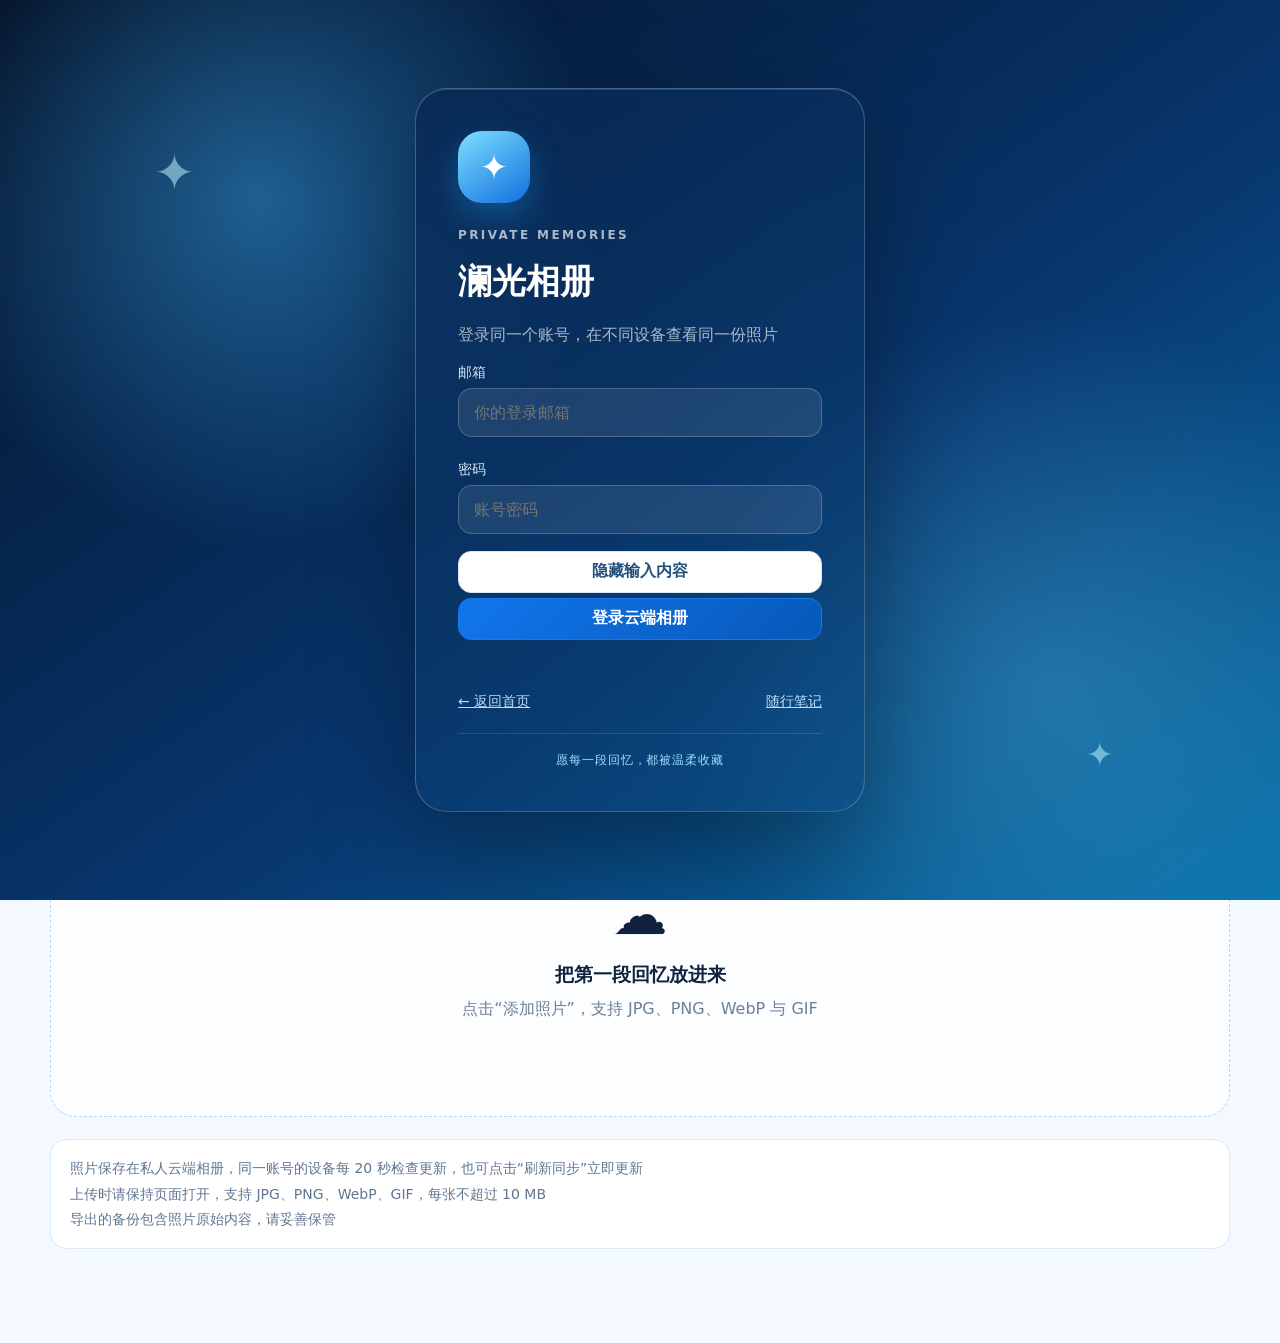
==== commit faf209c3: "Add files via upload" ====
--- a/album/index.html
+++ b/album/index.html
@@ -9,31 +9,13 @@
     :root{--navy:#07182f;--blue:#1477ff;--cyan:#78dcff;--paper:#f4f9ff;--ink:#11223e;--muted:#6d7f98;--line:#d8e8f8;--white:#fff;--danger:#d94b66;--shadow:0 20px 55px rgba(12,61,118,.13)}*{box-sizing:border-box}body{margin:0;color:var(--ink);background:var(--paper);font-family:"Microsoft YaHei UI","PingFang SC",system-ui,sans-serif}button,input,select{font:inherit}button{cursor:pointer}.hidden{display:none!important}.topbar{position:sticky;top:0;z-index:20;display:flex;align-items:center;justify-content:space-between;gap:16px;padding:16px max(22px,calc((100% - 1180px)/2));border-bottom:1px solid rgba(216,232,248,.85);background:rgba(244,249,255,.88);backdrop-filter:blur(18px)}.brand{display:flex;align-items:center;gap:11px;color:var(--navy);font-weight:900}.brand i{display:grid;place-items:center;width:39px;height:39px;border-radius:13px;color:#fff;background:linear-gradient(145deg,#76dcff,#126ce0 70%,#093d86);font-style:normal}.top-actions,.album-tabs,.hero-actions{display:flex;flex-wrap:wrap;gap:9px}.btn{min-height:42px;padding:0 15px;border:1px solid var(--line);border-radius:13px;color:#24517d;background:#fff;font-weight:750}.btn:hover{border-color:#8fc9ff;transform:translateY(-1px)}.btn.primary{color:#fff;border-color:#1678e9;background:linear-gradient(135deg,#1176ed,#0758b9)}.btn.danger{color:var(--danger)}.shell{width:min(1180px,calc(100% - 34px));margin:auto}.hero{position:relative;overflow:hidden;margin-top:28px;padding:54px;border-radius:31px;color:#fff;background:radial-gradient(circle at 80% 18%,rgba(104,220,255,.33),transparent 28%),linear-gradient(135deg,#06152e,#0a3976 64%,#0877bc);box-shadow:var(--shadow)}.hero:after{content:"";position:absolute;right:-70px;bottom:-125px;width:330px;height:330px;border:42px solid rgba(255,255,255,.07);border-radius:50%}.eyebrow{margin:0 0 13px;color:#9be7ff;font-size:12px;font-weight:800;letter-spacing:.2em}.hero h1{margin:0;font-size:clamp(38px,6vw,68px);letter-spacing:-.055em}.hero p{max-width:590px;margin:18px 0 27px;color:rgba(255,255,255,.72);line-height:1.8}.hero-actions{position:relative;z-index:1}.hero .btn{border-color:rgba(255,255,255,.23);color:#fff;background:rgba(255,255,255,.09)}.hero .btn.primary{color:#0a457e;background:#fff}.section{padding:45px 0 80px}.section-head{display:flex;align-items:end;justify-content:space-between;gap:24px;margin-bottom:22px}.section-head h2{margin:0;font-size:32px}.section-head p{margin:7px 0 0;color:var(--muted)}.album-tabs{margin:18px 0}.tab{padding:9px 14px;border:1px solid var(--line);border-radius:999px;color:#4b6685;background:#fff}.tab.active{color:#fff;border-color:#1677ea;background:#1677ea}.empty{display:grid;place-items:center;min-height:330px;padding:38px;border:1px dashed #b9d7f3;border-radius:26px;text-align:center;background:rgba(255,255,255,.65)}.empty-icon{font-size:55px}.empty h3{margin:15px 0 7px}.empty p{margin:0;color:var(--muted);line-height:1.7}.grid{display:grid;grid-template-columns:repeat(4,minmax(0,1fr));gap:15px}.photo{position:relative;aspect-ratio:1;overflow:hidden;border-radius:20px;background:#dcecff;box-shadow:0 8px 24px rgba(23,78,137,.08)}.photo img{width:100%;height:100%;object-fit:cover;transition:.28s}.photo:hover img{transform:scale(1.035)}.photo-info{position:absolute;inset:auto 0 0;padding:34px 13px 12px;color:#fff;background:linear-gradient(transparent,rgba(2,20,48,.75));font-size:12px;opacity:0;transition:.2s}.photo:hover .photo-info{opacity:1}.photo-delete{position:absolute;top:9px;right:9px;width:34px;height:34px;border:0;border-radius:11px;color:#fff;background:rgba(4,25,57,.6);backdrop-filter:blur(8px);opacity:0}.photo:hover .photo-delete{opacity:1}.gate{position:fixed;inset:0;z-index:100;display:grid;place-items:center;padding:22px;background:radial-gradient(circle at 70% 20%,#176dba,#07182f 58%)}.gate-card{width:min(430px,100%);padding:38px;border:1px solid rgba(255,255,255,.15);border-radius:29px;color:#fff;background:rgba(6,30,67,.72);box-shadow:0 30px 80px rgba(0,0,0,.28);backdrop-filter:blur(20px)}.gate-star{display:grid;place-items:center;width:68px;height:68px;margin-bottom:22px;border-radius:22px;background:linear-gradient(145deg,#7ce0ff,#126ede);font-size:34px}.gate h1{margin:0 0 10px;font-size:34px}.gate p{color:rgba(255,255,255,.66);line-height:1.7}.field{width:100%;height:49px;margin:12px 0;padding:0 15px;border:1px solid rgba(255,255,255,.2);border-radius:14px;color:#fff;outline:0;background:rgba(255,255,255,.09)}.field:focus{border-color:#76d8ff}.gate .btn{width:100%;margin-top:5px}.message{min-height:20px;color:#ffb9c6;font-size:13px}.modal{position:fixed;inset:0;z-index:80;display:grid;place-items:center;padding:20px;background:rgba(3,18,40,.78);backdrop-filter:blur(10px)}.modal img{max-width:min(1100px,94vw);max-height:84vh;border-radius:18px;box-shadow:0 30px 90px rgba(0,0,0,.4)}.modal-close{position:fixed;top:22px;right:25px;width:45px;height:45px;border:1px solid rgba(255,255,255,.25);border-radius:15px;color:#fff;background:rgba(255,255,255,.1);font-size:24px}.toast{position:fixed;left:50%;bottom:25px;z-index:120;transform:translate(-50%,20px);padding:12px 17px;border-radius:12px;color:#fff;background:#082852;opacity:0;pointer-events:none;transition:.22s}.toast.show{transform:translate(-50%,0);opacity:1}.note{margin-top:22px;padding:16px 19px;border:1px solid #d9e9f8;border-radius:16px;color:#607792;background:#fff;font-size:13px;line-height:1.7}@media(max-width:900px){.grid{grid-template-columns:repeat(3,1fr)}}@media(max-width:650px){.topbar{align-items:flex-start}.top-actions .btn:not(.primary){display:none}.hero{padding:38px 25px}.section-head{align-items:start;flex-direction:column}.grid{grid-template-columns:repeat(2,1fr);gap:9px}.photo{border-radius:14px}.photo-delete{opacity:1}.gate-card{padding:29px}}
     .gate{overflow:hidden;background:radial-gradient(circle at 20% 22%,rgba(65,184,255,.42),transparent 28%),radial-gradient(circle at 82% 76%,rgba(114,220,255,.24),transparent 30%),linear-gradient(145deg,#041126,#08376f 58%,#0872aa)}.gate:before,.gate:after{content:"✦";position:absolute;color:rgba(190,241,255,.55);font-size:50px;animation:floatStar 4s ease-in-out infinite alternate}.gate:before{left:12%;top:16%}.gate:after{right:13%;bottom:14%;font-size:33px;animation-delay:-2s}.gate-card{position:relative;width:min(450px,100%);padding:42px;border-color:rgba(255,255,255,.22);border-radius:32px;background:linear-gradient(145deg,rgba(8,39,83,.82),rgba(11,74,129,.58));box-shadow:0 35px 100px rgba(0,0,0,.34),inset 0 1px 0 rgba(255,255,255,.14)}.gate-card:after{content:"愿每一段回忆，都被温柔收藏";display:block;margin-top:22px;padding-top:18px;border-top:1px solid rgba(255,255,255,.12);color:#9ddfff;text-align:center;font-size:12px;letter-spacing:.08em}.gate-star{width:72px;height:72px;border-radius:24px;box-shadow:0 13px 32px rgba(30,153,239,.34);animation:starBreathe 2.8s ease-in-out infinite}.cute-alert{position:fixed;left:50%;top:50%;z-index:140;width:min(360px,calc(100% - 38px));padding:27px 25px;border:1px solid #b8e5ff;border-radius:25px;color:#244f78;background:linear-gradient(145deg,#fff,#eaf7ff);box-shadow:0 28px 90px rgba(0,27,69,.38);text-align:center;opacity:0;pointer-events:none}.cute-alert.show{animation:cutePop 2.3s ease both}.cute-face{font-size:43px}.cute-alert strong{display:block;margin:8px 0 5px;color:#1768b4;font-size:20px}.cute-alert span{color:#7792aa;font-size:13px}@keyframes cutePop{0%{opacity:0;transform:translate(-50%,-50%) scale(.65) rotate(-5deg)}12%{opacity:1;transform:translate(-50%,-50%) scale(1.06) rotate(3deg)}20%,75%{opacity:1;transform:translate(-50%,-50%) scale(1)}82%{transform:translate(-52%,-50%) rotate(-2deg)}87%{transform:translate(-48%,-50%) rotate(2deg)}100%{opacity:0;transform:translate(-50%,-55%) scale(.92)}}@keyframes floatStar{to{transform:translateY(-18px) rotate(15deg);opacity:.9}}@keyframes starBreathe{50%{transform:translateY(-5px) scale(1.06);filter:brightness(1.15)}}
   </style>
-<style id="poetic-hero-style">.poetic-hero{display:grid;grid-template-columns:1.05fr .95fr;align-items:center;min-height:500px;padding:68px 70px;background:radial-gradient(circle at 79% 22%,rgba(151,232,255,.22),transparent 23%),radial-gradient(circle at 88% 94%,rgba(28,166,225,.28),transparent 35%),linear-gradient(132deg,#06142d 0%,#0a3268 52%,#087bb1 100%)}.poetic-copy{position:relative;z-index:5}.poetic-hero .eyebrow{color:#a8eaff;letter-spacing:.27em}.poetic-hero h1{margin-top:18px;font-family:STSong,"华文宋体","Songti SC",serif;font-size:clamp(52px,6.2vw,78px);font-weight:600;line-height:1.13;letter-spacing:-.035em}.poetic-hero h1 em{color:#d8f6ff;font-style:normal;text-shadow:0 0 34px rgba(123,221,255,.25)}.poetic-line{margin:27px 0 0!important;color:rgba(235,248,255,.72)!important;font-family:STSong,"华文宋体",serif;font-size:17px!important;line-height:2!important}.poetic-line span{color:#9eddf5}.poetic-hero .hero-actions{margin-top:34px}.whale-scene{position:relative;z-index:3;min-height:370px}.sea-moon{position:absolute;left:52%;top:48%;width:300px;height:300px;transform:translate(-50%,-50%);border:1px solid rgba(190,238,255,.22);border-radius:50%;background:radial-gradient(circle,rgba(146,228,255,.18),rgba(43,145,220,.09) 48%,transparent 69%);animation:moonBreath 4.5s ease-in-out infinite}.whale{position:absolute;left:50%;top:48%;width:230px;height:145px;transform:translate(-50%,-50%);border:1px solid rgba(207,246,255,.45);border-radius:58% 55% 48% 52%;background:radial-gradient(circle at 36% 27%,#c9f7ff 0,#6dd7f5 24%,#2598df 55%,#0962b5 100%);box-shadow:0 25px 60px rgba(0,33,92,.32),inset -22px -25px 40px rgba(4,57,137,.18);animation:whaleFloat 4s ease-in-out infinite}.whale:after{content:"";position:absolute;left:16px;bottom:-15px;width:150px;height:37px;border-radius:50%;background:rgba(7,74,146,.38);filter:blur(14px)}.whale-eye{position:absolute;left:54px;top:51px;width:8px;height:10px;border-radius:50%;background:#07457f;animation:whaleBlink 4.6s infinite}.whale-cheek{position:absolute;left:34px;top:72px;width:23px;height:10px;border-radius:50%;background:rgba(255,185,211,.55)}.whale-smile{position:absolute;left:65px;top:67px;width:22px;height:13px;border-bottom:3px solid rgba(255,255,255,.9);border-radius:50%}.whale-fin{position:absolute;left:91px;bottom:-23px;width:77px;height:45px;border-radius:20% 75% 70% 70%;background:#1683cf;box-shadow:inset 0 1px 0 rgba(255,255,255,.25);animation:finWave 2.6s ease-in-out infinite}.whale-tail{position:absolute;right:-52px;width:74px;height:50px;background:linear-gradient(135deg,#46b9eb,#0874c7)}.tail-top{top:20px;border-radius:80% 20% 65% 25%;transform-origin:left bottom}.tail-bottom{bottom:17px;border-radius:25% 65% 20% 80%;transform-origin:left top}.whale-spray{position:absolute;left:96px;top:-55px;color:#bcefff;font-size:28px;letter-spacing:10px;animation:sprayUp 2.8s ease-out infinite}.whale-note{position:absolute;right:1%;bottom:3%;padding:12px 16px;border:1px solid rgba(213,247,255,.45);border-radius:16px 16px 5px 16px;color:#205b87;background:rgba(239,251,255,.91);box-shadow:0 15px 35px rgba(0,35,83,.17);font-size:13px;font-weight:700;animation:noteBob 3.8s ease-in-out infinite}.whale-note b{color:#1594dc}.bubble{position:absolute;border:1px solid rgba(200,245,255,.66);border-radius:50%;animation:bubbleRise 4.5s ease-in infinite}.b1{left:19%;bottom:14%;width:13px;height:13px}.b2{left:28%;bottom:2%;width:7px;height:7px;animation-delay:-1.8s}.b3{right:15%;bottom:28%;width:17px;height:17px;animation-delay:-2.7s}.b4{right:28%;bottom:4%;width:9px;height:9px;animation-delay:-.8s}.sea-lines{position:absolute;left:15%;right:7%;bottom:4%;display:grid;gap:9px;opacity:.35}.sea-lines span{height:1px;background:linear-gradient(90deg,transparent,#aeeaff,transparent);animation:waveGlow 3s ease-in-out infinite}.sea-lines span:nth-child(2){width:78%;margin-left:10%;animation-delay:-1s}.sea-lines span:nth-child(3){width:58%;margin-left:21%;animation-delay:-2s}.poetic-stars i{position:absolute;color:#bdeeff;font-style:normal;text-shadow:0 0 10px #73d9ff;animation:starTwinkle 3.2s ease-in-out infinite}.poetic-stars i:nth-child(1){left:47%;top:13%}.poetic-stars i:nth-child(2){left:66%;top:8%;animation-delay:-1s}.poetic-stars i:nth-child(3){right:6%;top:22%;animation-delay:-2.1s}.poetic-stars i:nth-child(4){left:41%;bottom:13%;animation-delay:-.6s}.poetic-stars i:nth-child(5){right:28%;bottom:8%;animation-delay:-1.7s}@keyframes whaleFloat{0%,100%{margin-top:0}50%{margin-top:-12px}}@keyframes moonBreath{0%,100%{opacity:.65;scale:.96}50%{opacity:1;scale:1.05}}@keyframes whaleBlink{0%,45%,52%,100%{transform:scaleY(1)}48%,50%{transform:scaleY(.12)}}@keyframes finWave{0%,100%{translate:0 0}50%{translate:0 5px}}@keyframes sprayUp{0%{opacity:0;transform:translateY(14px)}35%{opacity:1}100%{opacity:0;transform:translateY(-12px)}}@keyframes noteBob{0%,100%{translate:0 0}50%{translate:0 -7px}}@keyframes bubbleRise{0%{opacity:0;translate:0 25px}25%{opacity:.8}100%{opacity:0;translate:0 -70px}}@keyframes waveGlow{50%{opacity:.25;scale:.96 1}}@keyframes starTwinkle{0%,100%{opacity:.2;translate:0 0}50%{opacity:1;translate:0 -8px}}@media(max-width:800px){.poetic-hero{grid-template-columns:1fr;min-height:700px;padding:47px 28px}.poetic-hero h1{font-size:50px}.whale-scene{min-height:310px}.whale{width:190px;height:120px}.whale-tail{right:-43px;width:62px;height:42px}.whale-note{right:0}.poetic-line{font-size:15px!important}}</style><style id="poetic-copy-fix">.poetic-copy{text-align:center}.poetic-hero h1{font-size:clamp(40px,4.4vw,60px);letter-spacing:-.045em}.poetic-hero h1>span{white-space:nowrap}.poetic-hero .hero-actions{justify-content:center}@media(max-width:800px){.poetic-hero h1{font-size:42px}.poetic-hero h1>span{white-space:normal}}</style></head>
+<style id="poetic-hero-style">.poetic-hero{display:grid;grid-template-columns:1.05fr .95fr;align-items:center;min-height:500px;padding:68px 70px;background:radial-gradient(circle at 79% 22%,rgba(151,232,255,.22),transparent 23%),radial-gradient(circle at 88% 94%,rgba(28,166,225,.28),transparent 35%),linear-gradient(132deg,#06142d 0%,#0a3268 52%,#087bb1 100%)}.poetic-copy{position:relative;z-index:5}.poetic-hero .eyebrow{color:#a8eaff;letter-spacing:.27em}.poetic-hero h1{margin-top:18px;font-family:STSong,"华文宋体","Songti SC",serif;font-size:clamp(52px,6.2vw,78px);font-weight:600;line-height:1.13;letter-spacing:-.035em}.poetic-hero h1 em{color:#d8f6ff;font-style:normal;text-shadow:0 0 34px rgba(123,221,255,.25)}.poetic-line{margin:27px 0 0!important;color:rgba(235,248,255,.72)!important;font-family:STSong,"华文宋体",serif;font-size:17px!important;line-height:2!important}.poetic-line span{color:#9eddf5}.poetic-hero .hero-actions{margin-top:34px}.whale-scene{position:relative;z-index:3;min-height:370px}.sea-moon{position:absolute;left:52%;top:48%;width:300px;height:300px;transform:translate(-50%,-50%);border:1px solid rgba(190,238,255,.22);border-radius:50%;background:radial-gradient(circle,rgba(146,228,255,.18),rgba(43,145,220,.09) 48%,transparent 69%);animation:moonBreath 4.5s ease-in-out infinite}.whale{position:absolute;left:50%;top:48%;width:230px;height:145px;transform:translate(-50%,-50%);border:1px solid rgba(207,246,255,.45);border-radius:58% 55% 48% 52%;background:radial-gradient(circle at 36% 27%,#c9f7ff 0,#6dd7f5 24%,#2598df 55%,#0962b5 100%);box-shadow:0 25px 60px rgba(0,33,92,.32),inset -22px -25px 40px rgba(4,57,137,.18);animation:whaleFloat 4s ease-in-out infinite}.whale:after{content:"";position:absolute;left:16px;bottom:-15px;width:150px;height:37px;border-radius:50%;background:rgba(7,74,146,.38);filter:blur(14px)}.whale-eye{position:absolute;left:54px;top:51px;width:8px;height:10px;border-radius:50%;background:#07457f;animation:whaleBlink 4.6s infinite}.whale-cheek{position:absolute;left:34px;top:72px;width:23px;height:10px;border-radius:50%;background:rgba(255,185,211,.55)}.whale-smile{position:absolute;left:65px;top:67px;width:22px;height:13px;border-bottom:3px solid rgba(255,255,255,.9);border-radius:50%}.whale-fin{position:absolute;left:91px;bottom:-23px;width:77px;height:45px;border-radius:20% 75% 70% 70%;background:#1683cf;box-shadow:inset 0 1px 0 rgba(255,255,255,.25);animation:finWave 2.6s ease-in-out infinite}.whale-tail{position:absolute;right:-52px;width:74px;height:50px;background:linear-gradient(135deg,#46b9eb,#0874c7)}.tail-top{top:20px;border-radius:80% 20% 65% 25%;transform-origin:left bottom}.tail-bottom{bottom:17px;border-radius:25% 65% 20% 80%;transform-origin:left top}.whale-spray{position:absolute;left:96px;top:-55px;color:#bcefff;font-size:28px;letter-spacing:10px;animation:sprayUp 2.8s ease-out infinite}.whale-note{position:absolute;right:1%;bottom:3%;padding:12px 16px;border:1px solid rgba(213,247,255,.45);border-radius:16px 16px 5px 16px;color:#205b87;background:rgba(239,251,255,.91);box-shadow:0 15px 35px rgba(0,35,83,.17);font-size:13px;font-weight:700;animation:noteBob 3.8s ease-in-out infinite}.whale-note b{color:#1594dc}.bubble{position:absolute;border:1px solid rgba(200,245,255,.66);border-radius:50%;animation:bubbleRise 4.5s ease-in infinite}.b1{left:19%;bottom:14%;width:13px;height:13px}.b2{left:28%;bottom:2%;width:7px;height:7px;animation-delay:-1.8s}.b3{right:15%;bottom:28%;width:17px;height:17px;animation-delay:-2.7s}.b4{right:28%;bottom:4%;width:9px;height:9px;animation-delay:-.8s}.sea-lines{position:absolute;left:15%;right:7%;bottom:4%;display:grid;gap:9px;opacity:.35}.sea-lines span{height:1px;background:linear-gradient(90deg,transparent,#aeeaff,transparent);animation:waveGlow 3s ease-in-out infinite}.sea-lines span:nth-child(2){width:78%;margin-left:10%;animation-delay:-1s}.sea-lines span:nth-child(3){width:58%;margin-left:21%;animation-delay:-2s}.poetic-stars i{position:absolute;color:#bdeeff;font-style:normal;text-shadow:0 0 10px #73d9ff;animation:starTwinkle 3.2s ease-in-out infinite}.poetic-stars i:nth-child(1){left:47%;top:13%}.poetic-stars i:nth-child(2){left:66%;top:8%;animation-delay:-1s}.poetic-stars i:nth-child(3){right:6%;top:22%;animation-delay:-2.1s}.poetic-stars i:nth-child(4){left:41%;bottom:13%;animation-delay:-.6s}.poetic-stars i:nth-child(5){right:28%;bottom:8%;animation-delay:-1.7s}@keyframes whaleFloat{0%,100%{margin-top:0}50%{margin-top:-12px}}@keyframes moonBreath{0%,100%{opacity:.65;scale:.96}50%{opacity:1;scale:1.05}}@keyframes whaleBlink{0%,45%,52%,100%{transform:scaleY(1)}48%,50%{transform:scaleY(.12)}}@keyframes finWave{0%,100%{translate:0 0}50%{translate:0 5px}}@keyframes sprayUp{0%{opacity:0;transform:translateY(14px)}35%{opacity:1}100%{opacity:0;transform:translateY(-12px)}}@keyframes noteBob{0%,100%{translate:0 0}50%{translate:0 -7px}}@keyframes bubbleRise{0%{opacity:0;translate:0 25px}25%{opacity:.8}100%{opacity:0;translate:0 -70px}}@keyframes waveGlow{50%{opacity:.25;scale:.96 1}}@keyframes starTwinkle{0%,100%{opacity:.2;translate:0 0}50%{opacity:1;translate:0 -8px}}@media(max-width:800px){.poetic-hero{grid-template-columns:1fr;min-height:700px;padding:47px 28px}.poetic-hero h1{font-size:50px}.whale-scene{min-height:310px}.whale{width:190px;height:120px}.whale-tail{right:-43px;width:62px;height:42px}.whale-note{right:0}.poetic-line{font-size:15px!important}}</style><style id="poetic-copy-fix">.poetic-copy{text-align:center}.poetic-hero h1{font-size:clamp(40px,4.4vw,60px);letter-spacing:-.045em}.poetic-hero h1>span{white-space:nowrap}.poetic-hero .hero-actions{justify-content:center}@media(max-width:800px){.poetic-hero h1{font-size:42px}.poetic-hero h1>span{white-space:normal}}</style><link rel="stylesheet" href="cloud.css"><script src="cloud-config.js" defer></script><script src="supabase.js" defer></script><script src="cloud-store.js" defer></script><script src="cloud-app.js" defer></script></head>
 <body>
   <div class="cute-alert" id="cuteAlert"><div class="cute-face">(˶˃ ᵕ ˂˶)</div><strong>不要偷窥人家的隐私哎</strong><span>密码不对哦，再认真想一想 ✦</span></div>
-  <section class="gate" id="gate"><div class="gate-card"><div class="gate-star">✦</div><p class="eyebrow">PRIVATE MEMORIES</p><h1>澜光相册</h1><p>照片将在当前设备中加密保存。输入密码，打开属于你的蓝色记忆</p><input class="field" id="password" type="text" placeholder="输入相册密码（支持中文）" autocomplete="off" inputmode="text"><button class="btn" id="togglePassword" type="button">隐藏输入内容</button><button class="btn primary" id="unlock">进入相册</button><p class="message" id="gateMessage"></p></div></section>
-  <header class="topbar"><a class="brand" href="../"><i>星</i><span>澜光相册</span></a><div class="top-actions"><button class="btn" id="exportBtn">导出加密备份</button><button class="btn" id="importBtn">导入备份</button><button class="btn primary" id="addBtn">＋ 添加照片</button><button class="btn danger" id="lockBtn">锁定</button></div></header>
-  <main class="shell"><section class="hero poetic-hero"><div class="poetic-copy"><p class="eyebrow">BLUE MEMORY GARDEN</p><h1><span>天很蓝　风很轻　云很淡</span><br><em>没烦恼 很幸福✧</em></h1><p class="poetic-line">风会吹远许多事，照片替我们记得<br><span>愿每一次回望，都有微光回应</span></p><div class="hero-actions"><button class="btn primary" id="heroAdd">＋ 添加照片</button><button class="btn" id="newAlbum">新建相册</button></div></div><div class="whale-scene" aria-hidden="true"><div class="sea-moon"></div><div class="whale"><span class="whale-eye"></span><span class="whale-cheek"></span><span class="whale-smile"></span><span class="whale-fin"></span><span class="whale-tail tail-top"></span><span class="whale-tail tail-bottom"></span><span class="whale-spray">· ·</span></div><div class="whale-note">替你守好每一片微光 <b>✦</b></div><i class="bubble b1"></i><i class="bubble b2"></i><i class="bubble b3"></i><i class="bubble b4"></i><div class="sea-lines"><span></span><span></span><span></span></div></div><div class="poetic-stars" aria-hidden="true"><i>✦</i><i>·</i><i>✧</i><i>✦</i><i>·</i></div></section>
-  <section class="section album-section"><p id="countText" hidden></p><select id="uploadAlbum" hidden></select><div class="album-tabs" id="tabs"></div><div class="empty" id="empty"><div><div class="empty-icon">☁</div><h3>把第一段回忆放进来</h3><p>点击“添加照片”，支持 JPG、PNG、WebP 与 GIF</p></div></div><div class="grid hidden" id="grid"></div><p class="note">提示：这是面向中国大陆可访问的无服务器版本。照片仅保存在当前浏览器中；请定期使用“导出加密备份”，换电脑或清理浏览器前尤其需要备份</p></section></main>
+  <section class="gate" id="gate"><div class="gate-card"><div class="gate-star">✦</div><p class="eyebrow">PRIVATE MEMORIES</p><h1>澜光相册</h1><p>登录同一个账号，在不同设备查看同一份照片</p><form id="loginForm"><label for="email">邮箱</label><input class="field" id="email" type="email" autocomplete="username" required placeholder="你的登录邮箱"><label for="password">密码</label><input class="field" id="password" type="password" autocomplete="current-password" required placeholder="账号密码"><button class="btn" id="togglePassword" type="button">隐藏输入内容</button><button class="btn primary" id="unlock" type="submit">登录云端相册</button><p class="message" id="gateMessage" role="status"></p></form><div class="gate-links"><a href="../">← 返回首页</a><a href="../notes/">随行笔记</a></div></div></section>
+  <div id="cloudContent" inert><header class="topbar"><a class="brand" href="../"><i>星</i><span>澜光相册</span></a><div class="top-actions"><button class="btn" id="refreshBtn" data-cloud-action>刷新同步</button><button class="btn" id="exportBtn" data-cloud-action>导出备份</button><button class="btn" id="importBtn" data-cloud-action>导入备份</button><button class="btn primary" id="addBtn" data-cloud-action>＋ 添加照片</button><button class="btn danger" id="lockBtn" data-cloud-action>退出账号</button></div></header>
+  <main class="shell"><section class="hero poetic-hero"><div class="poetic-copy"><p class="eyebrow">BLUE MEMORY GARDEN</p><h1><span>天很蓝　风很轻　云很淡</span><br><em>没烦恼 很幸福✧</em></h1><p class="poetic-line">风会吹远许多事，照片替我们记得<br><span>愿每一次回望，都有微光回应</span></p><div class="hero-actions"><button class="btn primary" id="heroAdd" data-cloud-action>＋ 添加照片</button><button class="btn" id="newAlbum" data-cloud-action>新建相册</button></div></div><div class="whale-scene" aria-hidden="true"><div class="sea-moon"></div><div class="whale"><span class="whale-eye"></span><span class="whale-cheek"></span><span class="whale-smile"></span><span class="whale-fin"></span><span class="whale-tail tail-top"></span><span class="whale-tail tail-bottom"></span><span class="whale-spray">· ·</span></div><div class="whale-note">替你守好每一片微光 <b>✦</b></div><i class="bubble b1"></i><i class="bubble b2"></i><i class="bubble b3"></i><i class="bubble b4"></i><div class="sea-lines"><span></span><span></span><span></span></div></div><div class="poetic-stars" aria-hidden="true"><i>✦</i><i>·</i><i>✧</i><i>✦</i><i>·</i></div></section>
+  <section class="section album-section"><p id="countText"></p><div class="sync-toolbar"><label for="uploadAlbum">上传到相册</label><select id="uploadAlbum"></select></div><p id="syncStatus" class="sync-status" role="status"></p><p id="uploadErrors" class="upload-errors" hidden></p><div class="album-tabs" id="tabs"></div><div class="empty" id="empty"><div><div class="empty-icon">☁</div><h3>把第一段回忆放进来</h3><p>点击“添加照片”，支持 JPG、PNG、WebP 与 GIF</p></div></div><div class="grid hidden" id="grid"></div><p class="note">照片保存在私人云端相册，同一账号的设备每 20 秒检查更新，也可点击“刷新同步”立即更新<br>上传时请保持页面打开，支持 JPG、PNG、WebP、GIF，每张不超过 10 MB<br>导出的备份包含照片原始内容，请妥善保管</p></section></main></div>
   <input id="fileInput" type="file" accept="image/jpeg,image/png,image/webp,image/gif" multiple hidden><input id="backupInput" type="file" accept="application/json,.json" hidden>
   <div class="modal hidden" id="modal"><button class="modal-close" id="modalClose">×</button><img id="preview" alt="照片预览"></div><div class="toast" id="toast"></div>
-<script>
-const DB_NAME='langlow-local-v1',STORE='photos',META='meta',SALT='langlow-baixing-2026';let db,key,active='all',albums=['生活','风景'];const $=s=>document.querySelector(s),te=new TextEncoder(),td=new TextDecoder();
-function toast(t){const e=$('#toast');e.textContent=t;e.classList.add('show');setTimeout(()=>e.classList.remove('show'),1900)}
-function openDB(){return new Promise((ok,no)=>{const r=indexedDB.open(DB_NAME,1);r.onupgradeneeded=()=>{const d=r.result;d.createObjectStore(STORE,{keyPath:'id'});d.createObjectStore(META)};r.onsuccess=()=>ok(r.result);r.onerror=()=>no(r.error)})}
-function tx(store,mode='readonly'){return db.transaction(store,mode).objectStore(store)}
-function req(r){return new Promise((ok,no)=>{r.onsuccess=()=>ok(r.result);r.onerror=()=>no(r.error)})}
-async function derive(p){const base=await crypto.subtle.importKey('raw',te.encode(p),'PBKDF2',false,['deriveKey']);return crypto.subtle.deriveKey({name:'PBKDF2',salt:te.encode(SALT),iterations:180000,hash:'SHA-256'},base,{name:'AES-GCM',length:256},false,['encrypt','decrypt'])}
-async function verifier(k){const iv=new Uint8Array(12);const c=await crypto.subtle.encrypt({name:'AES-GCM',iv},k,te.encode('澜光相册'));return btoa(String.fromCharCode(...new Uint8Array(c)))}
-async function encrypt(buf){const iv=crypto.getRandomValues(new Uint8Array(12)),cipher=await crypto.subtle.encrypt({name:'AES-GCM',iv},key,buf);return{iv:[...iv],cipher:[...new Uint8Array(cipher)]}}
-async function decrypt(o){return crypto.subtle.decrypt({name:'AES-GCM',iv:new Uint8Array(o.iv)},key,new Uint8Array(o.cipher))}
-async function unlock(){try{db=await openDB();const p=$('#password').value;if(!p)return;const k=await derive(p),v=await verifier(k),expected='XGrdIJfjgg7SsV0S2KE2ogeCtRFwhNhOiIzDLg==';if(v!==expected)throw 0;tx(META,'readwrite').put(v,'verifier');key=k;albums=(await req(tx(META).get('albums')))||albums;$('#gate').classList.add('hidden');await render()}catch{const a=$('#cuteAlert');a.classList.remove('show');void a.offsetWidth;a.classList.add('show');$('#gateMessage').textContent='密码不对哦，再试一次～';$('#password').select()}}
-async function allPhotos(){return (await req(tx(STORE).getAll())).sort((a,b)=>b.created-a.created)}
-async function render(){const photos=await allPhotos(),shown=active==='all'?photos:photos.filter(p=>p.album===active);$('#tabs').innerHTML=['全部',...albums].map(n=>`<button class="tab ${active===(n==='全部'?'all':n)?'active':''}" data-album="${n==='全部'?'all':n}">${n}</button>`).join('');$('#uploadAlbum').innerHTML=albums.map(a=>`<option>${a}</option>`).join('');$('#countText').textContent=photos.length?`已经珍藏 ${photos.length} 个瞬间`:'从第一张照片开始';$('#empty').classList.toggle('hidden',shown.length>0);$('#grid').classList.toggle('hidden',!shown.length);$('#grid').innerHTML='';for(const p of shown){try{const buf=await decrypt(p.data),url=URL.createObjectURL(new Blob([buf],{type:p.type})),el=document.createElement('article');el.className='photo';el.innerHTML=`<img src="${url}" alt="${p.name}"><div class="photo-info">${p.album} · ${new Date(p.created).toLocaleDateString()}</div><button class="photo-delete" aria-label="删除照片">×</button>`;el.querySelector('img').onclick=()=>{$('#preview').src=url;$('#modal').classList.remove('hidden')};el.querySelector('button').onclick=async e=>{e.stopPropagation();if(confirm('确定删除这张照片吗？')){tx(STORE,'readwrite').delete(p.id);await render()}};$('#grid').append(el)}catch{}}
-}
-async function addFiles(files){for(const f of files){if(!f.type.startsWith('image/'))continue;const data=await encrypt(await f.arrayBuffer());tx(STORE,'readwrite').put({id:crypto.randomUUID(),name:f.name,type:f.type,album:$('#uploadAlbum').value||albums[0],created:Date.now(),data})}await render();toast('照片已加密保存')}
-async function exportBackup(){const photos=await allPhotos(),payload={version:1,albums,photos,verifier:await req(tx(META).get('verifier'))};const a=document.createElement('a');a.href=URL.createObjectURL(new Blob([JSON.stringify(payload)],{type:'application/json'}));a.download=`澜光相册备份-${new Date().toISOString().slice(0,10)}.json`;a.click();toast('加密备份已导出')}
-async function importBackup(f){try{const o=JSON.parse(await f.text());if(!Array.isArray(o.photos))throw 0;for(const p of o.photos)tx(STORE,'readwrite').put(p);albums=o.albums||albums;tx(META,'readwrite').put(albums,'albums');await render();toast('备份导入完成')}catch{toast('备份文件无效')}}
-$('#unlock').onclick=unlock;$('#password').onkeydown=e=>{if(e.key==='Enter')unlock()};$('#togglePassword').onclick=()=>{const p=$('#password'),hidden=p.type==='password';p.type=hidden?'text':'password';$('#togglePassword').textContent=hidden?'隐藏输入内容':'显示输入内容';p.focus()};$('#addBtn').onclick=$('#heroAdd').onclick=()=>$('#fileInput').click();$('#fileInput').onchange=e=>addFiles(e.target.files);$('#tabs').onclick=e=>{const b=e.target.closest('[data-album]');if(b){active=b.dataset.album;render()}};$('#newAlbum').onclick=async()=>{const n=prompt('请输入新相册名称')?.trim();if(n&&!albums.includes(n)){albums.push(n);tx(META,'readwrite').put(albums,'albums');await render()}};$('#exportBtn').onclick=exportBackup;$('#importBtn').onclick=()=>$('#backupInput').click();$('#backupInput').onchange=e=>importBackup(e.target.files[0]);$('#lockBtn').onclick=()=>location.reload();$('#modalClose').onclick=()=>$('#modal').classList.add('hidden');$('#modal').onclick=e=>{if(e.target.id==='modal')$('#modal').classList.add('hidden')};
-</script></body></html>
+</body></html>
--- a/album/cloud.css
+++ b/album/cloud.css
@@ -0,0 +1,2 @@
+.sync-toolbar{display:flex;align-items:center;gap:12px;flex-wrap:wrap;margin-bottom:18px}.sync-toolbar label{font-size:14px;color:#315a7c}.sync-toolbar select{padding:9px 12px;border:1px solid #bcd6ef;border-radius:12px;background:#fff;max-width:240px}.sync-status{font-size:14px;color:#35638c;margin:10px 0;line-height:1.6}.sync-error{color:#a3354d}.upload-errors{white-space:pre-wrap;color:#a3354d;line-height:1.8}.photo-open{width:100%;height:100%;padding:0;border:0;background:#dcecff;display:block}.photo-info{pointer-events:none}.photo:focus-within .photo-delete{opacity:1}.photo-delete{z-index:2}.gate label{display:block;color:#d5e8f8;font-size:14px;margin-top:12px}.gate .field{margin-top:6px}.gate-links{display:flex;justify-content:space-between;margin-top:20px}.gate-links a{color:#bcdbf8;font-size:14px}.message{line-height:1.7}button:disabled{opacity:.5;cursor:wait}.top-actions{flex-wrap:wrap}.note{font-size:14px;line-height:1.8}a:focus-visible,button:focus-visible{outline:3px solid #61b9fc;outline-offset:3px}@media(max-width:650px){.topbar{flex-wrap:wrap}.top-actions .btn:not(.primary){display:inline-block}.top-actions .btn{font-size:12px;padding:0 10px}.gate-card{max-height:94vh;overflow-y:auto}.sync-toolbar select{max-width:100%}}
+.photo-download{position:absolute;top:9px;left:9px;z-index:2;width:34px;height:34px;border:0;border-radius:11px;color:#fff;background:rgba(4,25,57,.7);font-size:20px}.photo-open:focus-visible{outline-offset:-4px}
